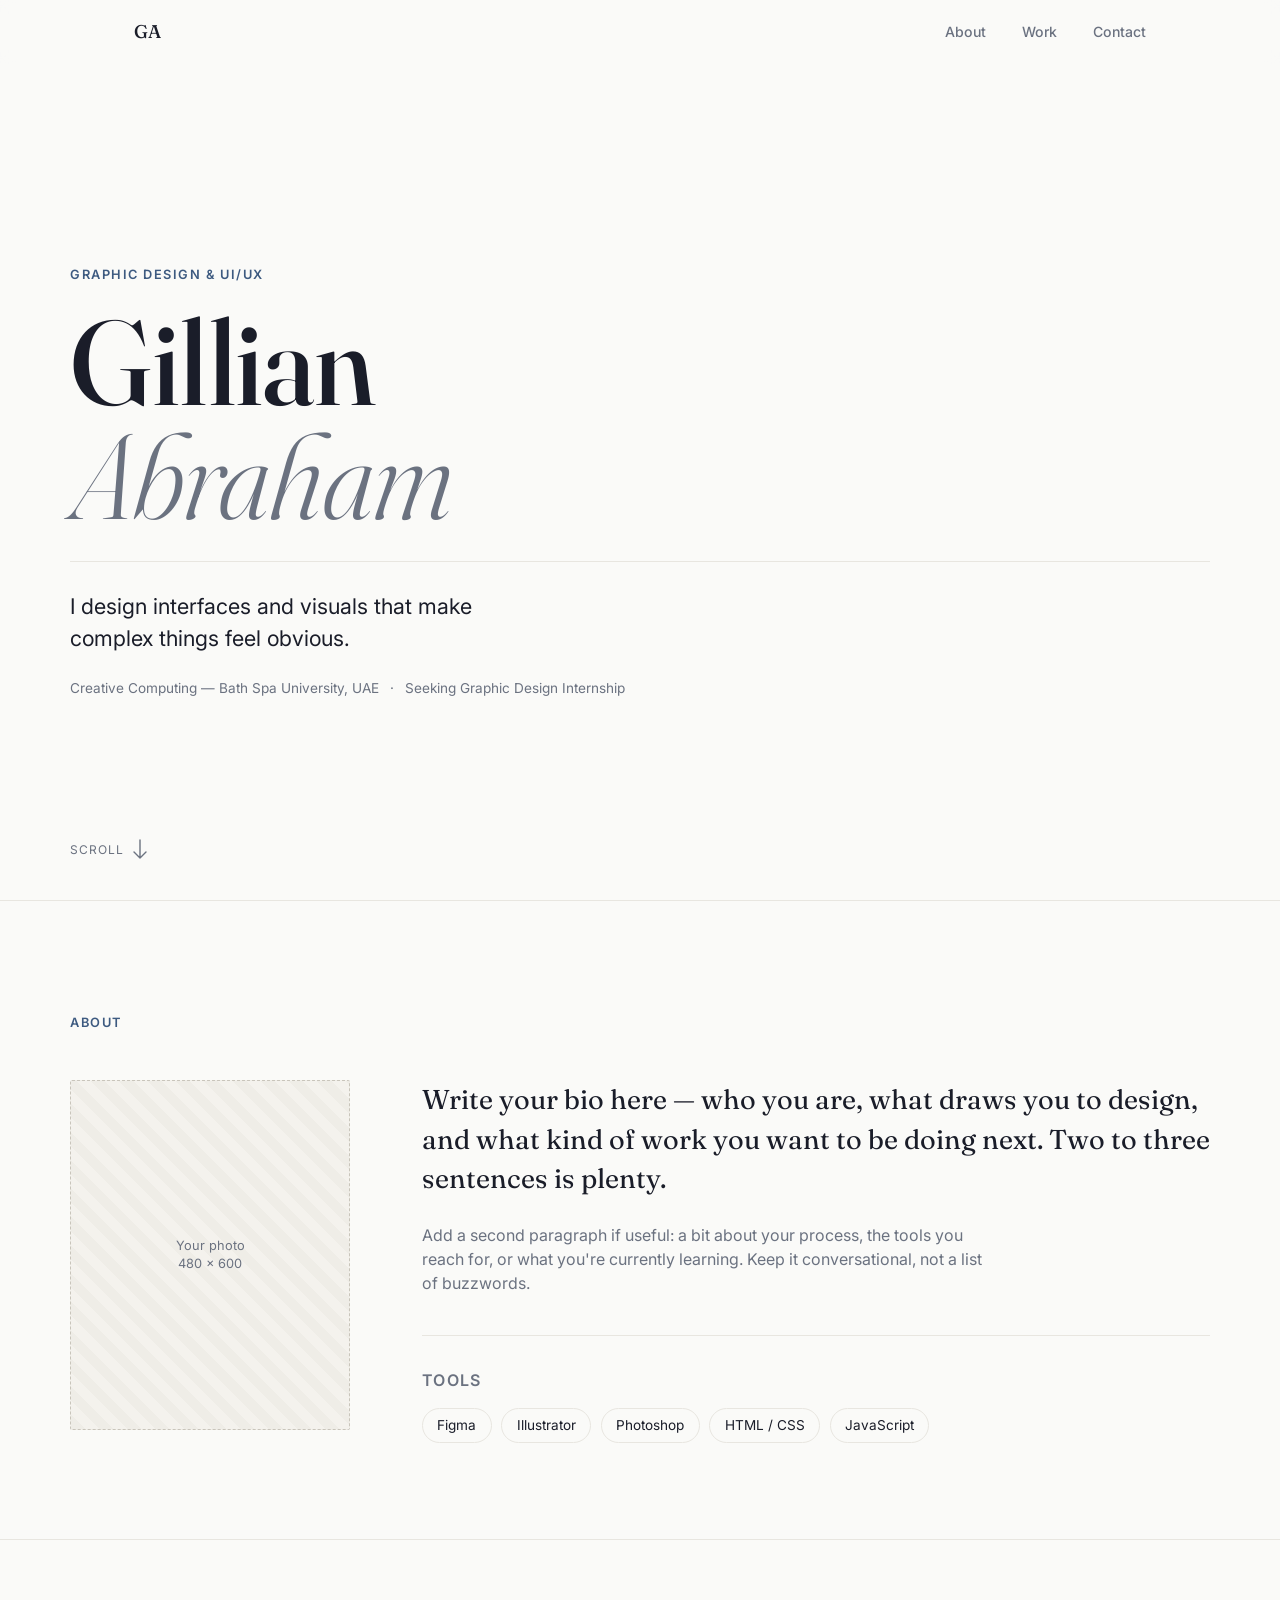
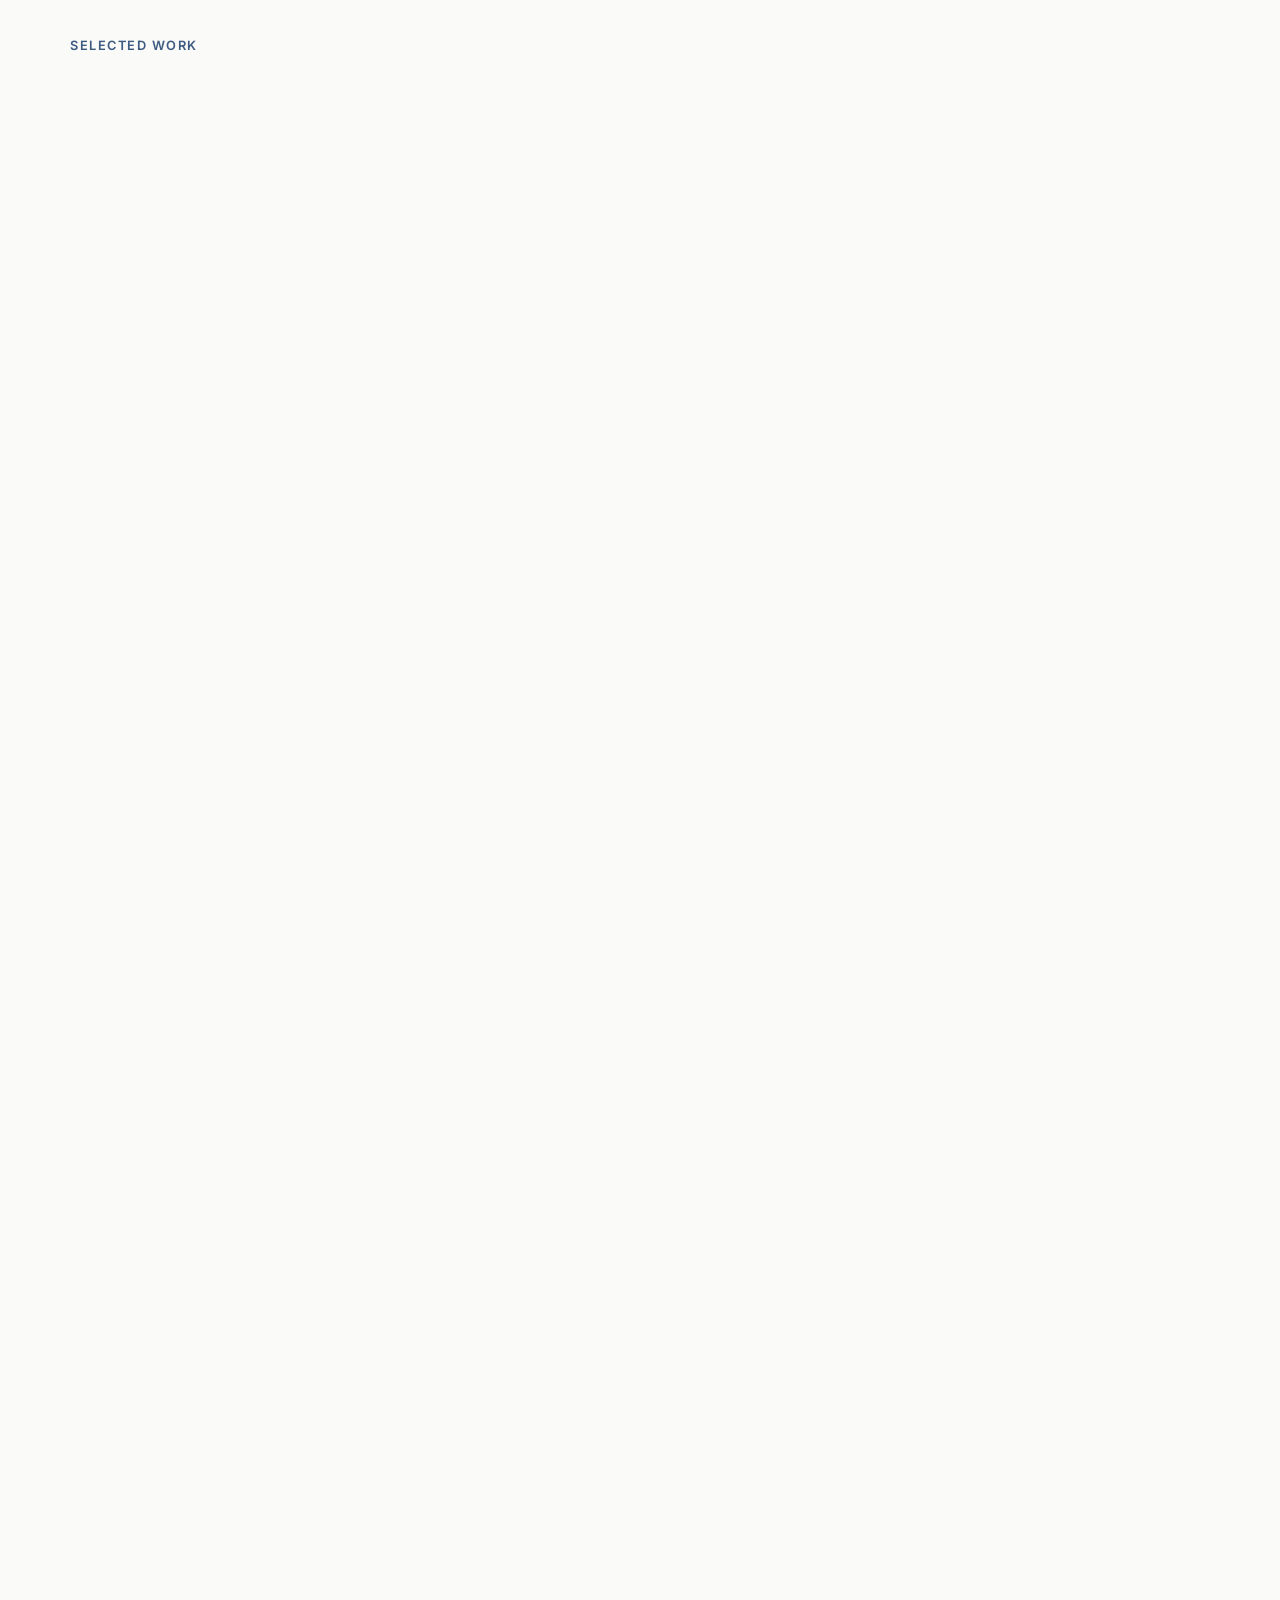
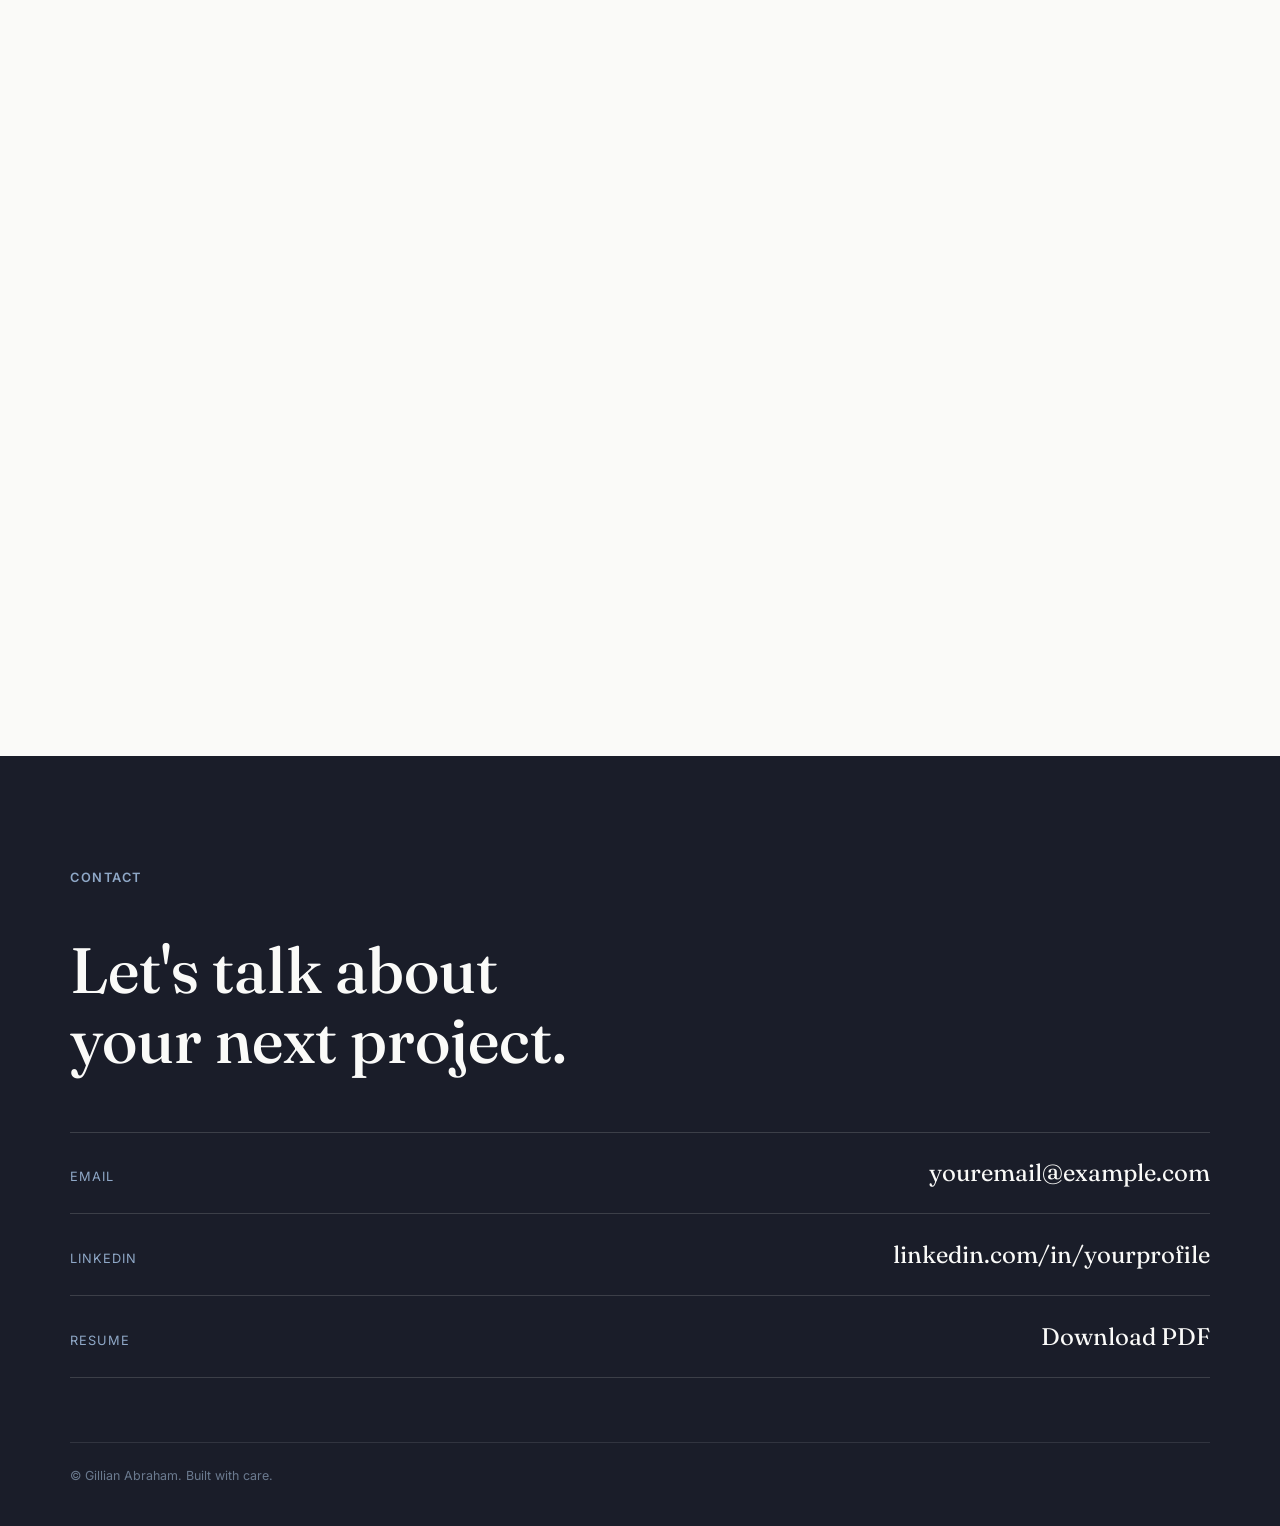
==== index.html @ 3e5f912d "drafted another port" ====
<!DOCTYPE html>
<html lang="en">
<head>
<meta charset="UTF-8">
<meta name="viewport" content="width=device-width, initial-scale=1.0">
<title>Gillian — Graphic Design &amp; UI/UX Portfolio</title>
<meta name="description" content="Portfolio of Gillian, Creative Computing student specializing in graphic design and UI/UX prototyping.">

<link rel="preconnect" href="https://fonts.googleapis.com">
<link rel="preconnect" href="https://fonts.gstatic.com" crossorigin>
<link href="https://fonts.googleapis.com/css2?family=Fraunces:opsz,wght@9..144,300;9..144,400;9..144,500;9..144,600&family=Inter:wght@400;500;600&display=swap" rel="stylesheet">

<link rel="stylesheet" href="styles.css">
</head>
<body>

<!-- ====================== NAV ====================== -->
<header class="nav" id="nav">
  <div class="nav-inner">
    <a href="#top" class="nav-mark">GA</a>
    <nav class="nav-links">
      <a href="#about">About</a>
      <a href="#work">Work</a>
      <a href="#contact">Contact</a>
    </nav>
    <button class="nav-toggle" id="navToggle" aria-label="Toggle menu" aria-expanded="false">
      <span></span><span></span><span></span>
    </button>
  </div>
</header>

<!-- ====================== HERO ====================== -->
<section class="hero" id="top">
  <div class="hero-inner">
    <p class="eyebrow">Graphic Design &amp; UI/UX</p>
    <h1 class="hero-name">
      Gillian<br><span class="hero-name-sub">Abraham</span>
    </h1>
    <div class="hero-rule" id="heroRule" aria-hidden="true"></div>
    <p class="hero-tagline">
      <!-- EDIT: write your own 1-line role statement here -->
      I design interfaces and visuals that make complex things feel obvious.
    </p>
    <div class="hero-meta">
      <span>Creative Computing — Bath Spa University, UAE</span>
      <span class="hero-meta-dot">·</span>
      <span>Seeking Graphic Design Internship</span>
    </div>
  </div>
  <button class="scroll-cue" id="scrollCue" aria-label="Scroll to about section">
    <span>Scroll</span>
    <svg width="14" height="20" viewBox="0 0 14 20" fill="none"><path d="M7 1V19M7 19L1 13M7 19L13 13" stroke="currentColor" stroke-width="1.4" stroke-linecap="round" stroke-linejoin="round"/></svg>
  </button>
</section>

<!-- ====================== ABOUT ====================== -->
<section class="about" id="about">
  <div class="about-inner">
    <p class="section-label">About</p>
    <div class="about-grid">
      <div class="about-photo-wrap">
        <!-- EDIT: replace with your headshot. Recommended size ~480x600px (portrait) -->
        <div class="about-photo placeholder-block">
          <span>Your photo<br>480 × 600</span>
        </div>
      </div>
      <div class="about-copy">
        <!-- EDIT: replace this paragraph with your own bio -->
        <p class="about-lead">
          Write your bio here — who you are, what draws you to design, and what kind of
          work you want to be doing next. Two to three sentences is plenty.
        </p>
        <p>
          Add a second paragraph if useful: a bit about your process, the tools you reach for,
          or what you're currently learning. Keep it conversational, not a list of buzzwords.
        </p>

        <div class="about-skills">
          <p class="about-skills-label">Tools</p>
          <ul class="skills-list">
            <li>Figma</li>
            <li>Illustrator</li>
            <li>Photoshop</li>
            <li>HTML / CSS</li>
            <li>JavaScript</li>
            <!-- EDIT: add/remove tools to match your actual skill set -->
          </ul>
        </div>
      </div>
    </div>
  </div>
</section>

<!-- ====================== WORK / PROJECTS ====================== -->
<section class="work" id="work">
  <div class="work-inner">
    <p class="section-label">Selected Work</p>

    <!-- PROJECT 1 -->
    <article class="project" data-project="1">
      <div class="project-text">
        <h3 class="project-title">Project Title One</h3>
        <p class="project-role">Brand Identity — Figma, Illustrator</p>
        <p class="project-desc">
          One or two sentences on the brief and what you delivered. Focus on the
          problem you solved, not just a list of deliverables.
        </p>
        <a href="#" class="project-link">View case study →</a>
      </div>
      <div class="project-media">
        <!-- EDIT: replace with project-1.jpg, recommended 1200x900px -->
        <div class="placeholder-block project-image">
          <span>project-1.jpg<br>1200 × 900</span>
        </div>
      </div>
    </article>

    <!-- PROJECT 2 -->
    <article class="project project-reverse" data-project="2">
      <div class="project-text">
        <h3 class="project-title">Project Title Two</h3>
        <p class="project-role">UI/UX Prototype — Figma</p>
        <p class="project-desc">
          One or two sentences on the brief and what you delivered. Mention the
          tools and your specific role if it was a group project.
        </p>
        <a href="#" class="project-link">View case study →</a>
      </div>
      <div class="project-media">
        <!-- EDIT: replace with project-2.jpg, recommended 1200x900px -->
        <div class="placeholder-block project-image">
          <span>project-2.jpg<br>1200 × 900</span>
        </div>
      </div>
    </article>

    <!-- PROJECT 3 -->
    <article class="project" data-project="3">
      <div class="project-text">
        <h3 class="project-title">Project Title Three</h3>
        <p class="project-role">Editorial / Print — Illustrator, InDesign</p>
        <p class="project-desc">
          One or two sentences on the brief and what you delivered. Keep it
          specific: what was the constraint, what was the result.
        </p>
        <a href="#" class="project-link">View case study →</a>
      </div>
      <div class="project-media">
        <!-- EDIT: replace with project-3.jpg, recommended 1200x900px -->
        <div class="placeholder-block project-image">
          <span>project-3.jpg<br>1200 × 900</span>
        </div>
      </div>
    </article>

    <!-- PROJECT 4 -->
    <article class="project project-reverse" data-project="4">
      <div class="project-text">
        <h3 class="project-title">Project Title Four</h3>
        <p class="project-role">Front-End Build — HTML, CSS, JS</p>
        <p class="project-desc">
          One or two sentences on the brief and what you delivered. If it's a
          live site, link it directly.
        </p>
        <a href="#" class="project-link">View case study →</a>
      </div>
      <div class="project-media">
        <!-- EDIT: replace with project-4.jpg, recommended 1200x900px -->
        <div class="placeholder-block project-image">
          <span>project-4.jpg<br>1200 × 900</span>
        </div>
      </div>
    </article>

    <!-- Add project 5 / 6 by duplicating an .project article block above -->

  </div>
</section>

<!-- ====================== CONTACT ====================== -->
<section class="contact" id="contact">
  <div class="contact-inner">
    <p class="section-label section-label-light">Contact</p>
    <h2 class="contact-headline">Let's talk about<br>your next project.</h2>
    <div class="contact-links">
      <!-- EDIT: update href values with your real details -->
      <a href="mailto:youremail@example.com" class="contact-link">
        <span>Email</span>
        <strong>youremail@example.com</strong>
      </a>
      <a href="https://linkedin.com/in/yourprofile" class="contact-link" target="_blank" rel="noopener">
        <span>LinkedIn</span>
        <strong>linkedin.com/in/yourprofile</strong>
      </a>
      <a href="#" class="contact-link">
        <span>Resume</span>
        <strong>Download PDF</strong>
      </a>
    </div>
  </div>
  <footer class="footer">
    <p>&copy; <span id="year"></span> Gillian Abraham. Built with care.</p>
  </footer>
</section>

<script src="script.js"></script>
</body>
</html>
---- styles.css ----
/* ===========================================================
   DESIGN TOKENS
   =========================================================== */
:root {
  --color-bg:        #FAFAF8;
  --color-ink:       #1A1D29;
  --color-accent:    #3D5A80;
  --color-accent-soft: #E3E8EF;
  --color-line:      #E8E6E0;
  --color-muted:     #6B7280;
  --color-contact-bg: #1A1D29;
  --color-contact-fg: #FAFAF8;

  --font-display: "Fraunces", serif;
  --font-body: "Inter", system-ui, -apple-system, sans-serif;

  --container: 1140px;
  --gutter: clamp(1.5rem, 5vw, 4rem);

  --ease: cubic-bezier(0.22, 1, 0.36, 1);
}

/* ===========================================================
   RESET
   =========================================================== */
*, *::before, *::after { box-sizing: border-box; }
html { scroll-behavior: smooth; }
body {
  margin: 0;
  background: var(--color-bg);
  color: var(--color-ink);
  font-family: var(--font-body);
  font-size: 16px;
  line-height: 1.5;
  -webkit-font-smoothing: antialiased;
}
img { max-width: 100%; display: block; }
a { color: inherit; text-decoration: none; }
ul { margin: 0; padding: 0; list-style: none; }
h1, h2, h3, p { margin: 0; }

@media (prefers-reduced-motion: reduce) {
  *, *::before, *::after {
    animation-duration: 0.01ms !important;
    animation-iteration-count: 1 !important;
    transition-duration: 0.01ms !important;
    scroll-behavior: auto !important;
  }
}

:focus-visible {
  outline: 2px solid var(--color-accent);
  outline-offset: 3px;
  border-radius: 2px;
}

/* ===========================================================
   PLACEHOLDER BLOCKS (remove styling once real images are added —
   just delete the .placeholder-block rule and put an <img> in its place)
   =========================================================== */
.placeholder-block {
  display: flex;
  align-items: center;
  justify-content: center;
  background:
    repeating-linear-gradient(45deg, #EFEDE7 0 10px, #F4F2ED 10px 20px);
  border: 1px dashed #C9C5BB;
  color: var(--color-muted);
  font-family: var(--font-body);
  font-size: 0.8rem;
  text-align: center;
  line-height: 1.4;
  border-radius: 2px;
}

/* ===========================================================
   NAV
   =========================================================== */
.nav {
  position: fixed;
  top: 0; left: 0; right: 0;
  z-index: 100;
  background: rgba(250, 250, 248, 0.85);
  backdrop-filter: blur(8px);
  border-bottom: 1px solid transparent;
  transition: border-color 0.3s var(--ease);
}
.nav.scrolled { border-bottom-color: var(--color-line); }

.nav-inner {
  max-width: var(--container);
  margin: 0 auto;
  padding: 1.1rem var(--gutter);
  display: flex;
  align-items: center;
  justify-content: space-between;
}
.nav-mark {
  font-family: var(--font-display);
  font-weight: 500;
  font-size: 1.15rem;
  letter-spacing: 0.02em;
}
.nav-links {
  display: flex;
  gap: 2.25rem;
}
.nav-links a {
  font-size: 0.88rem;
  font-weight: 500;
  color: var(--color-muted);
  position: relative;
  transition: color 0.2s var(--ease);
}
.nav-links a::after {
  content: "";
  position: absolute;
  left: 0; bottom: -6px;
  width: 0%; height: 1px;
  background: var(--color-accent);
  transition: width 0.25s var(--ease);
}
.nav-links a:hover { color: var(--color-ink); }
.nav-links a:hover::after { width: 100%; }

.nav-toggle {
  display: none;
  flex-direction: column;
  gap: 5px;
  background: none;
  border: none;
  cursor: pointer;
  padding: 8px;
}
.nav-toggle span {
  width: 22px; height: 1.5px;
  background: var(--color-ink);
  transition: transform 0.25s var(--ease), opacity 0.25s var(--ease);
}

/* ===========================================================
   HERO
   =========================================================== */
.hero {
  min-height: 100vh;
  display: flex;
  flex-direction: column;
  justify-content: center;
  align-items: flex-start;
  padding: 0 var(--gutter);
  position: relative;
}
.hero-inner {
  max-width: var(--container);
  width: 100%;
  margin: 0 auto;
  padding-top: 4rem;
}
.eyebrow {
  font-size: 0.8rem;
  font-weight: 600;
  letter-spacing: 0.12em;
  text-transform: uppercase;
  color: var(--color-accent);
  margin-bottom: 1.25rem;
  opacity: 0;
  animation: rise 0.7s var(--ease) 0.1s forwards;
}
.hero-name {
  font-family: var(--font-display);
  font-weight: 500;
  font-size: clamp(3.2rem, 11vw, 7.5rem);
  line-height: 0.95;
  letter-spacing: -0.01em;
  opacity: 0;
  animation: rise 0.8s var(--ease) 0.25s forwards;
}
.hero-name-sub {
  color: var(--color-muted);
  font-weight: 300;
  font-style: italic;
}
.hero-rule {
  height: 1px;
  background: var(--color-line);
  margin: 1.75rem 0 1.75rem;
  width: 0%;
  animation: drawline 1s var(--ease) 0.9s forwards;
}
.hero-tagline {
  font-size: clamp(1.05rem, 2vw, 1.35rem);
  max-width: 32ch;
  color: var(--color-ink);
  opacity: 0;
  animation: rise 0.7s var(--ease) 0.6s forwards;
}
.hero-meta {
  margin-top: 1.5rem;
  font-size: 0.85rem;
  color: var(--color-muted);
  opacity: 0;
  animation: rise 0.7s var(--ease) 0.8s forwards;
}
.hero-meta-dot { margin: 0 0.5em; }

@keyframes rise {
  from { opacity: 0; transform: translateY(14px); }
  to   { opacity: 1; transform: translateY(0); }
}
@keyframes drawline {
  from { width: 0%; }
  to   { width: 100%; }
}

.scroll-cue {
  position: absolute;
  bottom: 2.5rem;
  left: var(--gutter);
  display: flex;
  align-items: center;
  gap: 0.6rem;
  background: none;
  border: none;
  cursor: pointer;
  color: var(--color-muted);
  font-family: var(--font-body);
  font-size: 0.75rem;
  letter-spacing: 0.08em;
  text-transform: uppercase;
  opacity: 0;
  animation: rise 0.7s var(--ease) 1.1s forwards;
}
.scroll-cue svg { animation: bob 2s ease-in-out infinite; }
@keyframes bob {
  0%, 100% { transform: translateY(0); }
  50% { transform: translateY(4px); }
}

/* ===========================================================
   SECTION SHARED
   =========================================================== */
.section-label {
  font-size: 0.8rem;
  font-weight: 600;
  letter-spacing: 0.12em;
  text-transform: uppercase;
  color: var(--color-accent);
  margin-bottom: 3rem;
}
.section-label-light { color: #8FA8C7; }

/* ===========================================================
   ABOUT
   =========================================================== */
.about {
  padding: 7rem var(--gutter) 6rem;
  border-top: 1px solid var(--color-line);
}
.about-inner { max-width: var(--container); margin: 0 auto; }
.about-grid {
  display: grid;
  grid-template-columns: 280px 1fr;
  gap: 4.5rem;
  align-items: start;
}
.about-photo {
  aspect-ratio: 4 / 5;
  width: 100%;
}
.about-lead {
  font-family: var(--font-display);
  font-size: clamp(1.3rem, 2.4vw, 1.7rem);
  line-height: 1.45;
  font-weight: 400;
  margin-bottom: 1.5rem;
}
.about-copy p:not(.about-lead) {
  color: var(--color-muted);
  font-size: 1rem;
  max-width: 56ch;
  margin-bottom: 1rem;
}
.about-skills {
  margin-top: 2.5rem;
  padding-top: 2rem;
  border-top: 1px solid var(--color-line);
}
.about-skills-label {
  font-size: 0.78rem;
  font-weight: 600;
  letter-spacing: 0.08em;
  text-transform: uppercase;
  color: var(--color-muted);
  margin-bottom: 0.9rem;
}
.skills-list {
  display: flex;
  flex-wrap: wrap;
  gap: 0.6rem;
}
.skills-list li {
  font-size: 0.85rem;
  padding: 0.4rem 0.9rem;
  border: 1px solid var(--color-line);
  border-radius: 100px;
  color: var(--color-ink);
}

/* ===========================================================
   WORK
   =========================================================== */
.work {
  padding: 6rem var(--gutter) 7rem;
  border-top: 1px solid var(--color-line);
}
.work-inner { max-width: var(--container); margin: 0 auto; }

.project {
  display: grid;
  grid-template-columns: 1fr 1.2fr;
  gap: 3.5rem;
  align-items: center;
  padding: 3.25rem 0;
  border-top: 1px solid var(--color-line);
  opacity: 0;
  transform: translateY(24px);
  transition: opacity 0.6s var(--ease), transform 0.6s var(--ease);
}
.project.in-view { opacity: 1; transform: translateY(0); }
.work-inner .project:first-of-type { border-top: none; padding-top: 0; }

.project-reverse { direction: rtl; }
.project-reverse .project-text,
.project-reverse .project-media { direction: ltr; }

.project-title {
  font-family: var(--font-display);
  font-size: clamp(1.6rem, 3vw, 2.3rem);
  font-weight: 500;
  margin-bottom: 0.6rem;
}
.project-role {
  font-size: 0.78rem;
  font-weight: 600;
  letter-spacing: 0.06em;
  text-transform: uppercase;
  color: var(--color-accent);
  margin-bottom: 1rem;
}
.project-desc {
  color: var(--color-muted);
  font-size: 0.98rem;
  max-width: 38ch;
  margin-bottom: 1.4rem;
}
.project-link {
  font-size: 0.88rem;
  font-weight: 600;
  border-bottom: 1px solid var(--color-ink);
  padding-bottom: 2px;
  display: inline-block;
  transition: color 0.2s var(--ease), border-color 0.2s var(--ease);
}
.project-link:hover {
  color: var(--color-accent);
  border-color: var(--color-accent);
}

.project-media {
  overflow: hidden;
  border-radius: 3px;
}
.project-image {
  aspect-ratio: 4 / 3;
  width: 100%;
  transition: transform 0.6s var(--ease);
}
.project:hover .project-image { transform: scale(1.025); }

/* ===========================================================
   CONTACT
   =========================================================== */
.contact {
  background: var(--color-contact-bg);
  color: var(--color-contact-fg);
  padding: 7rem var(--gutter) 2.5rem;
}
.contact-inner { max-width: var(--container); margin: 0 auto; }
.contact-headline {
  font-family: var(--font-display);
  font-weight: 500;
  font-size: clamp(2.2rem, 6vw, 4rem);
  line-height: 1.1;
  margin-bottom: 3.5rem;
}
.contact-links {
  display: flex;
  flex-direction: column;
  border-top: 1px solid rgba(250,250,248,0.15);
}
.contact-link {
  display: flex;
  justify-content: space-between;
  align-items: baseline;
  padding: 1.4rem 0;
  border-bottom: 1px solid rgba(250,250,248,0.15);
  transition: padding-left 0.25s var(--ease), color 0.25s var(--ease);
}
.contact-link span {
  font-size: 0.8rem;
  text-transform: uppercase;
  letter-spacing: 0.08em;
  color: #8FA8C7;
}
.contact-link strong {
  font-family: var(--font-display);
  font-weight: 400;
  font-size: clamp(1.1rem, 2.5vw, 1.5rem);
}
.contact-link:hover {
  padding-left: 0.75rem;
  color: #8FA8C7;
}
.footer {
  max-width: var(--container);
  margin: 4rem auto 0;
  padding-top: 1.5rem;
  border-top: 1px solid rgba(250,250,248,0.1);
}
.footer p {
  font-size: 0.78rem;
  color: #6B7A8F;
}

/* ===========================================================
   RESPONSIVE
   =========================================================== */
@media (max-width: 860px) {
  .about-grid { grid-template-columns: 1fr; gap: 2rem; }
  .about-photo-wrap { max-width: 240px; }
  .project, .project-reverse {
    grid-template-columns: 1fr;
    direction: ltr;
  }
  .project-media { order: -1; }
}

@media (max-width: 640px) {
  .nav-links { display: none; }
  .nav-toggle { display: flex; }
  .nav.menu-open .nav-links {
    display: flex;
    flex-direction: column;
    position: absolute;
    top: 100%; left: 0; right: 0;
    background: var(--color-bg);
    padding: 1.5rem var(--gutter) 2rem;
    border-bottom: 1px solid var(--color-line);
    gap: 1.25rem;
  }
  .hero-meta { display: flex; flex-direction: column; gap: 0.3rem; align-items: flex-start; }
  .hero-meta-dot { display: none; }
  .scroll-cue { display: none; }
}
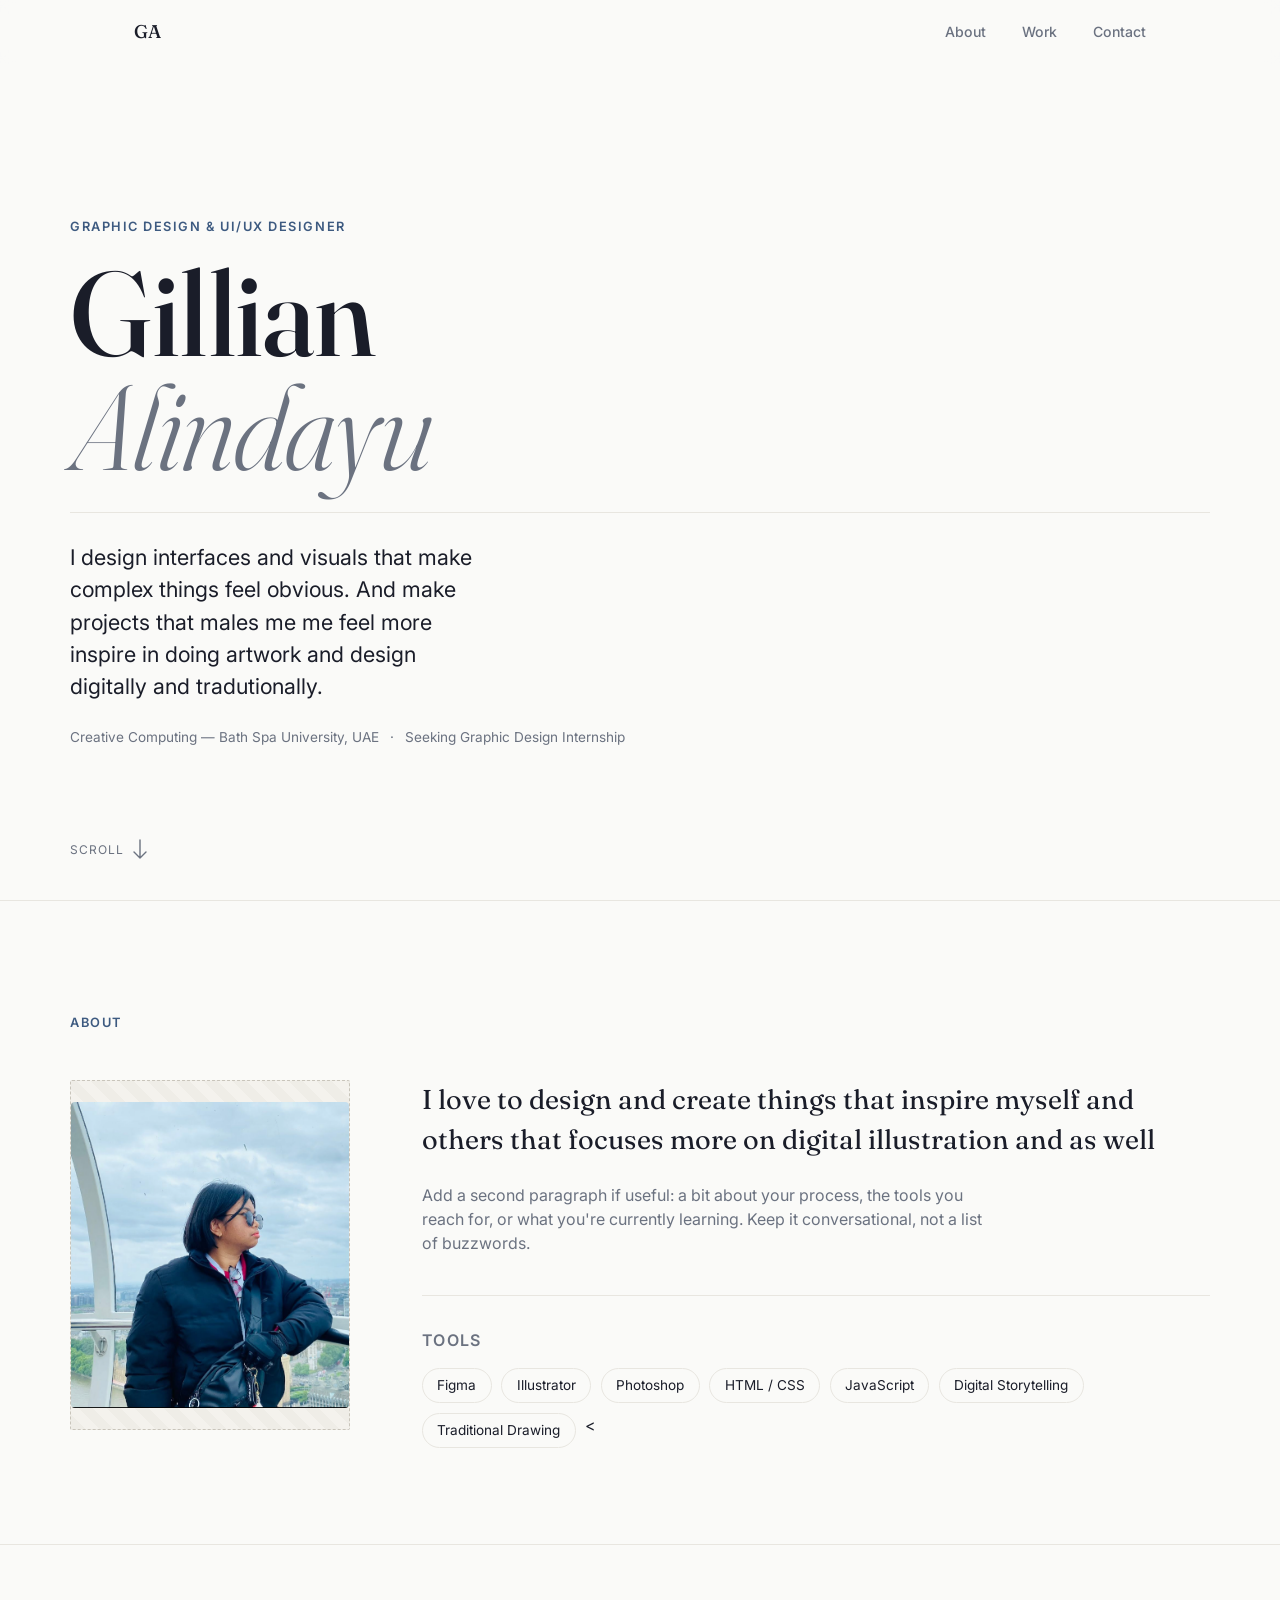
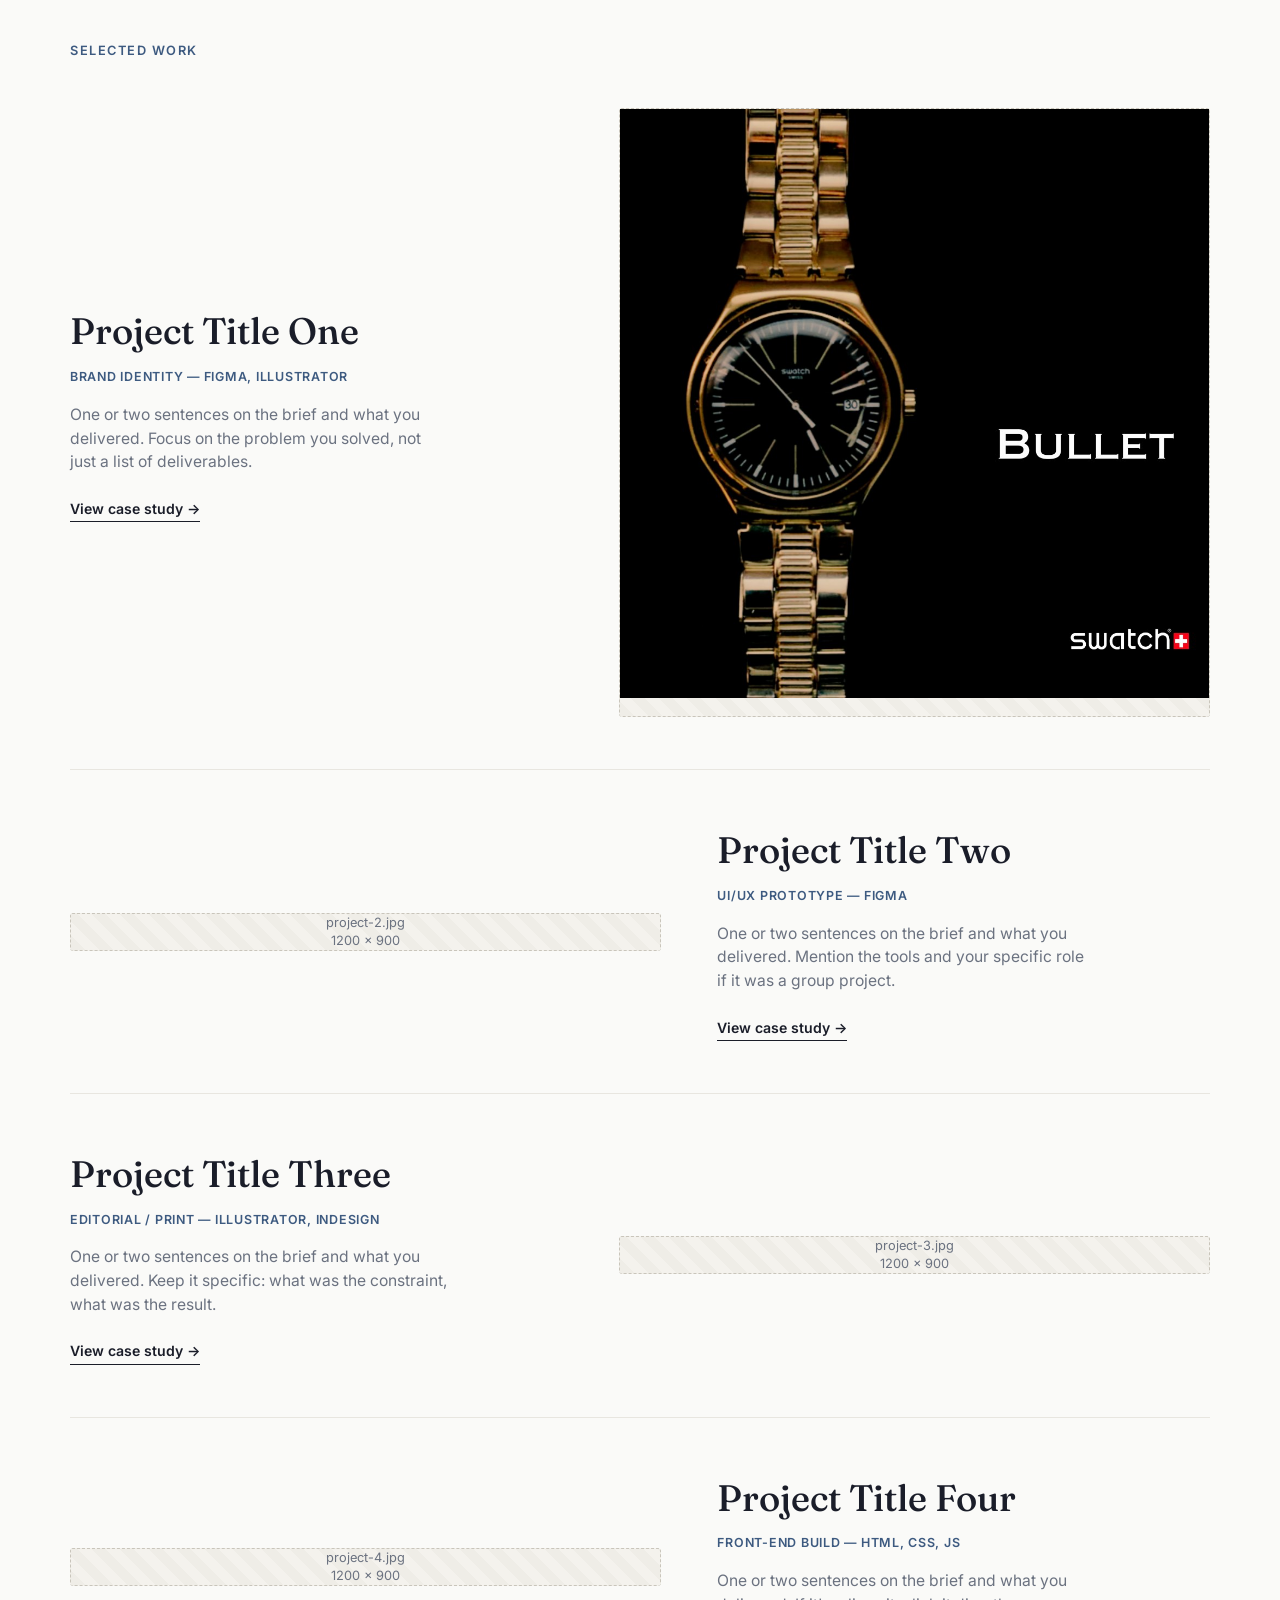
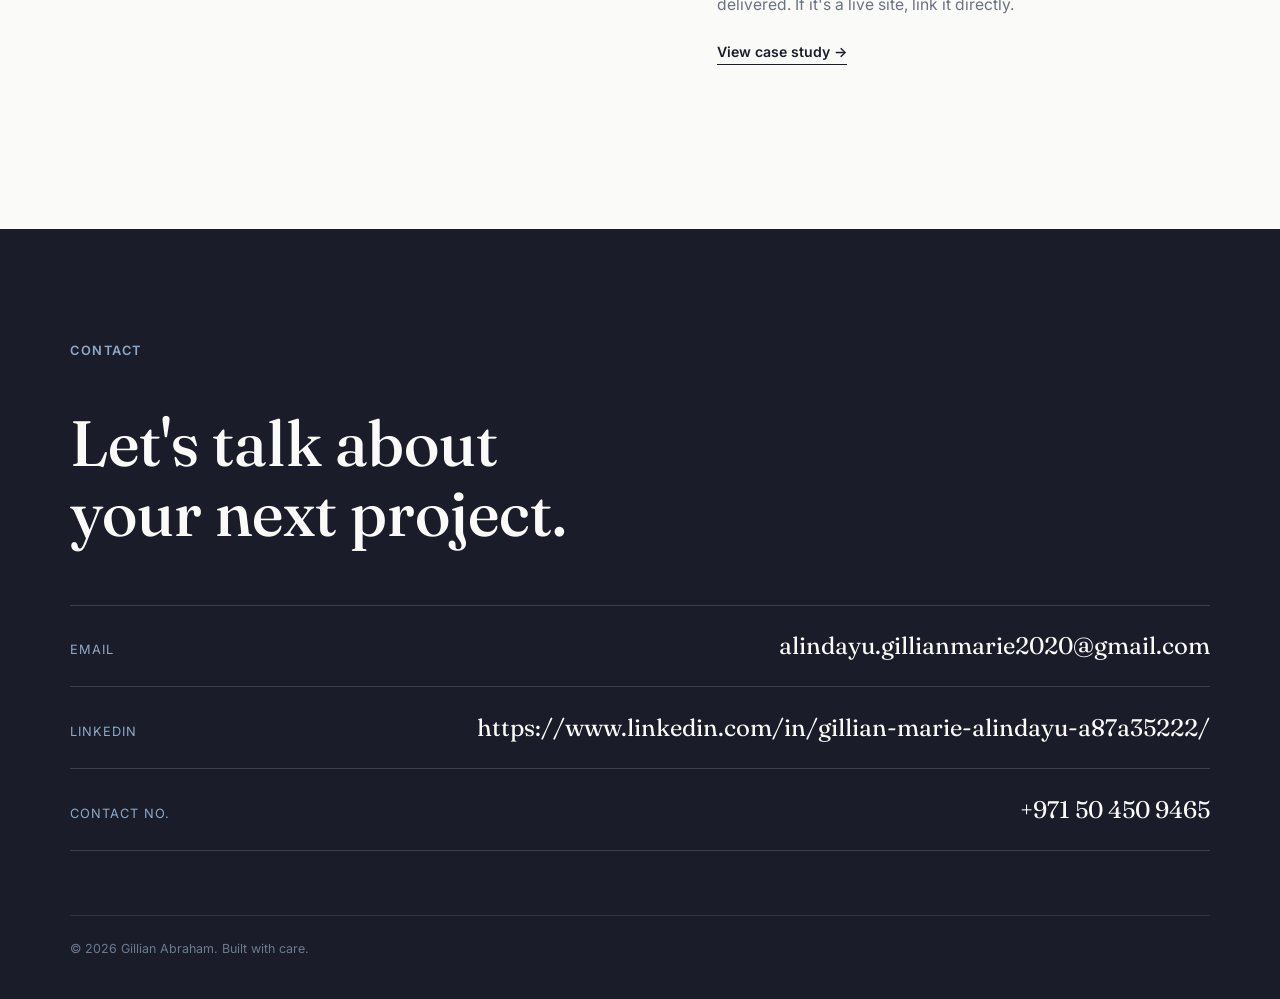
==== commit b7b70bbb: "added elements ready to hire sooner" ====
--- a/index.html
+++ b/index.html
@@ -32,14 +32,15 @@
 <!-- ====================== HERO ====================== -->
 <section class="hero" id="top">
   <div class="hero-inner">
-    <p class="eyebrow">Graphic Design &amp; UI/UX</p>
+    <p class="eyebrow">Graphic Design &amp; UI/UX Designer</p>
     <h1 class="hero-name">
-      Gillian<br><span class="hero-name-sub">Abraham</span>
+      Gillian<br><span class="hero-name-sub">Alindayu</span>
     </h1>
     <div class="hero-rule" id="heroRule" aria-hidden="true"></div>
     <p class="hero-tagline">
       <!-- EDIT: write your own 1-line role statement here -->
-      I design interfaces and visuals that make complex things feel obvious.
+      I design interfaces and visuals that make complex things feel obvious. And make projects that males 
+      me me feel more inspire in doing artwork and design digitally and tradutionally. 
     </p>
     <div class="hero-meta">
       <span>Creative Computing — Bath Spa University, UAE</span>
@@ -61,15 +62,15 @@
       <div class="about-photo-wrap">
         <!-- EDIT: replace with your headshot. Recommended size ~480x600px (portrait) -->
         <div class="about-photo placeholder-block">
-          <span>Your photo<br>480 × 600</span>
+          <span>
+            <img src="profilemain.png" alt="Headshot of Gillian" class="about-photo-img">
+          </span>
         </div>
       </div>
       <div class="about-copy">
         <!-- EDIT: replace this paragraph with your own bio -->
         <p class="about-lead">
-          Write your bio here — who you are, what draws you to design, and what kind of
-          work you want to be doing next. Two to three sentences is plenty.
-        </p>
+          I love to design and create things that inspire myself and others that focuses more on digital illustration and as well 
         <p>
           Add a second paragraph if useful: a bit about your process, the tools you reach for,
           or what you're currently learning. Keep it conversational, not a list of buzzwords.
@@ -83,6 +84,9 @@
             <li>Photoshop</li>
             <li>HTML / CSS</li>
             <li>JavaScript</li>
+            <li>Digital Storytelling</li>
+            <li>Traditional Drawing</li>
+            <
             <!-- EDIT: add/remove tools to match your actual skill set -->
           </ul>
         </div>
@@ -110,7 +114,9 @@
       <div class="project-media">
         <!-- EDIT: replace with project-1.jpg, recommended 1200x900px -->
         <div class="placeholder-block project-image">
-          <span>project-1.jpg<br>1200 × 900</span>
+          <span>
+            <img src="swatchProject.png" alt="Preview of Project One" class="project-img">  
+            <br></span>
         </div>
       </div>
     </article>
@@ -184,17 +190,17 @@
     <h2 class="contact-headline">Let's talk about<br>your next project.</h2>
     <div class="contact-links">
       <!-- EDIT: update href values with your real details -->
-      <a href="mailto:youremail@example.com" class="contact-link">
+      <a href="https://mail.google.com/mail/?view=cm&fs=1&to=alindayu.gillianmarie2020@gmail.com" class="contact-link" target="_blank" rel="noopener">
         <span>Email</span>
-        <strong>youremail@example.com</strong>
+        <strong>alindayu.gillianmarie2020@gmail.com</strong>
       </a>
-      <a href="https://linkedin.com/in/yourprofile" class="contact-link" target="_blank" rel="noopener">
+      <a href="https://www.linkedin.com/in/gillian-marie-alindayu-a87a35222/" class="contact-link" target="_blank" rel="noopener">
         <span>LinkedIn</span>
-        <strong>linkedin.com/in/yourprofile</strong>
+        <strong>https://www.linkedin.com/in/gillian-marie-alindayu-a87a35222/</strong>
       </a>
       <a href="#" class="contact-link">
-        <span>Resume</span>
-        <strong>Download PDF</strong>
+        <span>Contact No.</span>
+        <strong>+971 50 450 9465</strong>
       </a>
     </div>
   </div>
--- a/styles.css
+++ b/styles.css
@@ -267,6 +267,15 @@
   aspect-ratio: 4 / 5;
   width: 100%;
 }
+
+.about-photo-img {
+  width: 100%;
+  height: 100%;
+  object-fit: contain;
+  display: block;
+  border-radius: 4px;
+}
+
 .about-lead {
   font-family: var(--font-display);
   font-size: clamp(1.3rem, 2.4vw, 1.7rem);
@@ -323,6 +332,15 @@
   padding: 3.25rem 0;
   border-top: 1px solid var(--color-line);
   opacity: 0;
+/* Constrain headshot display size for the About section */
+.about-photo-img {
+  width: 480px;
+  height: 600px;
+  object-fit: cover;
+  display: block;
+  border-radius: 4px;
+}
+
   transform: translateY(24px);
   transition: opacity 0.6s var(--ease), transform 0.6s var(--ease);
 }
@@ -371,9 +389,13 @@
   border-radius: 3px;
 }
 .project-image {
-  aspect-ratio: 4 / 3;
   width: 100%;
   transition: transform 0.6s var(--ease);
+}
+.project-img {
+  width: 100%;
+  height: auto;
+  display: block;
 }
 .project:hover .project-image { transform: scale(1.025); }
 
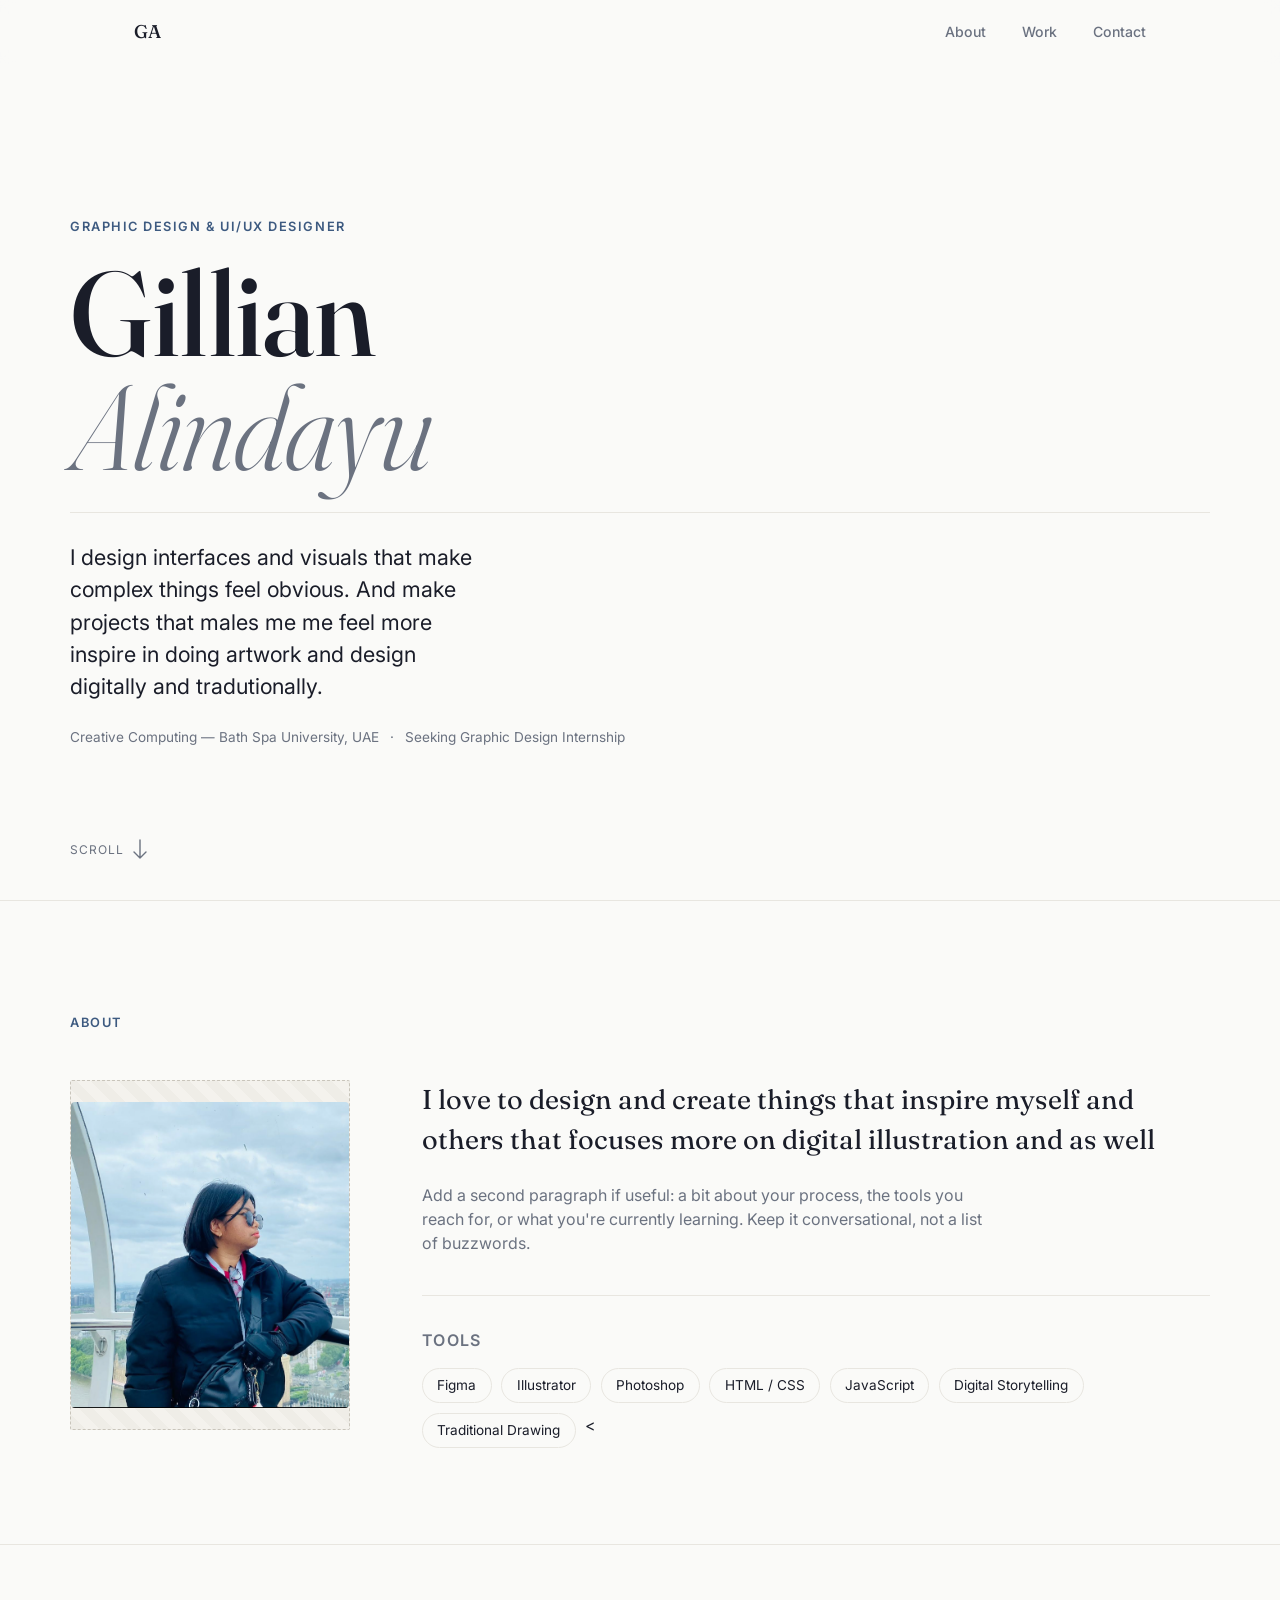
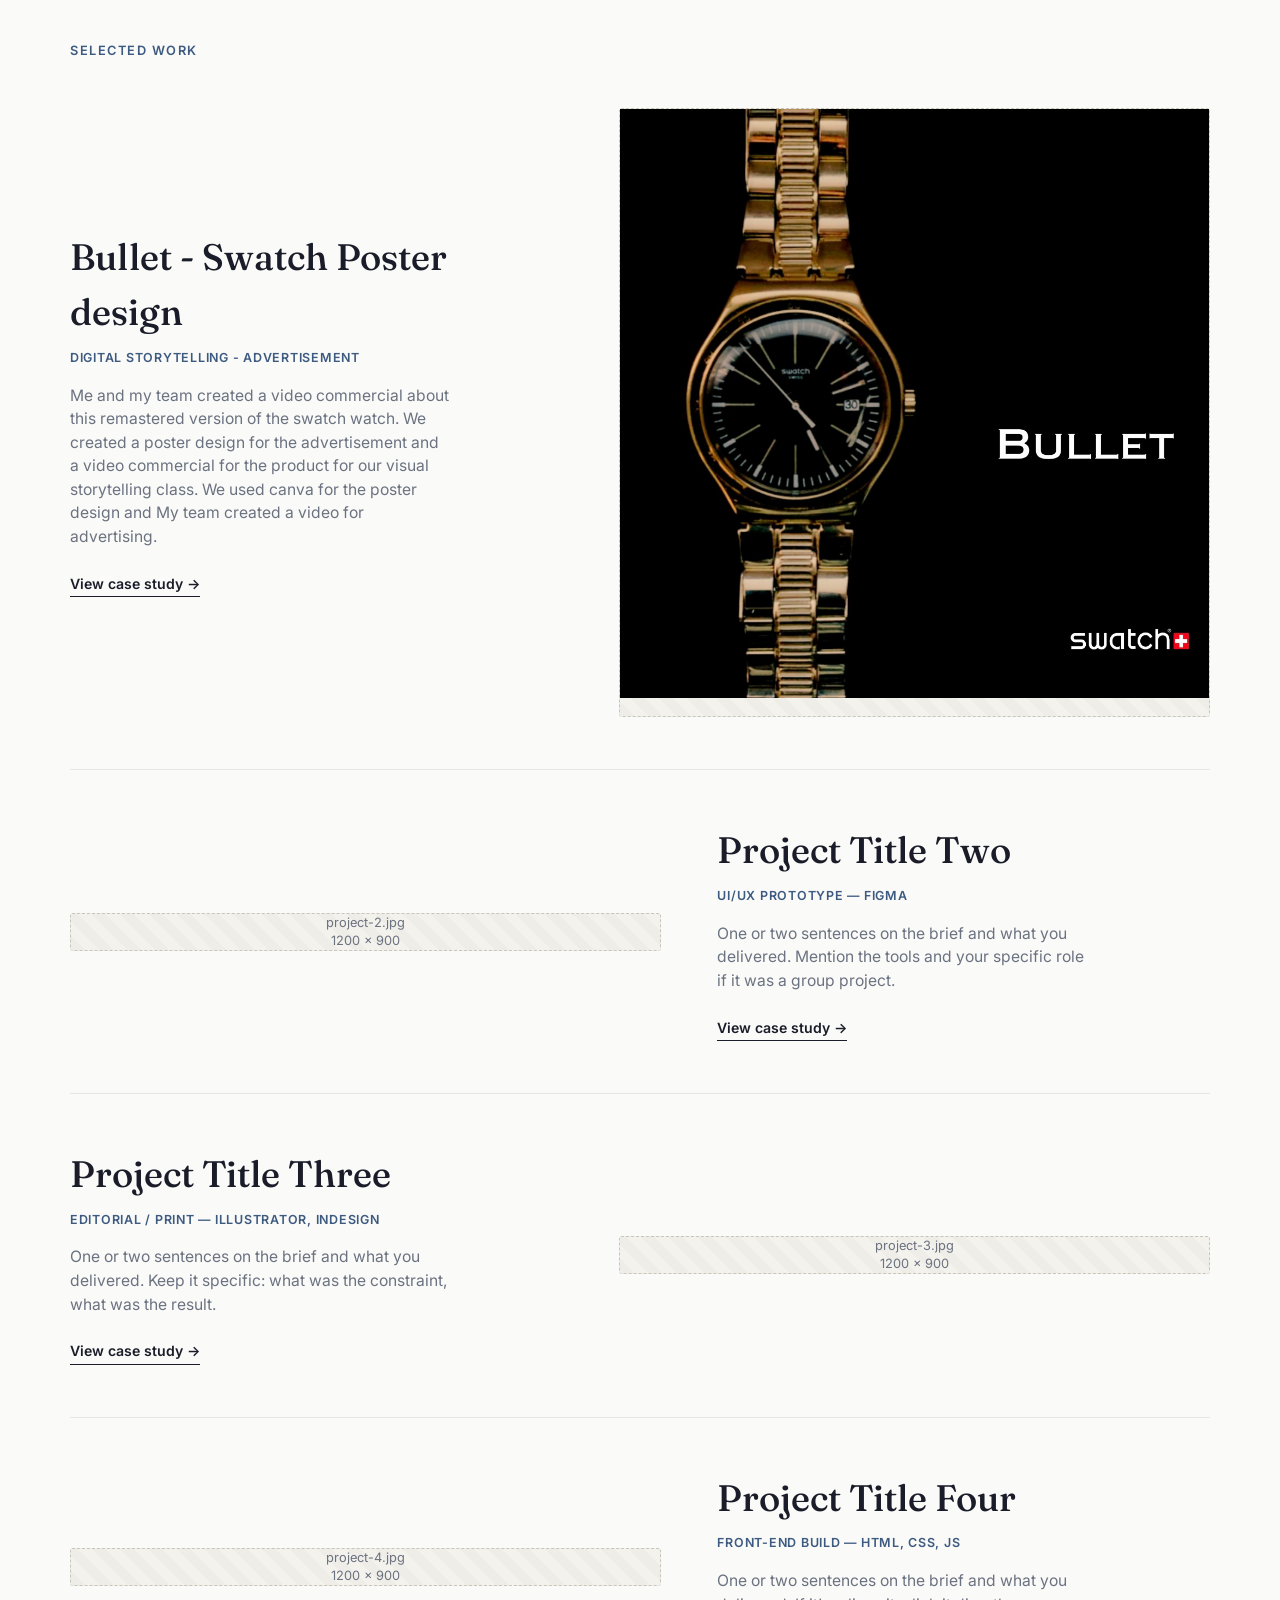
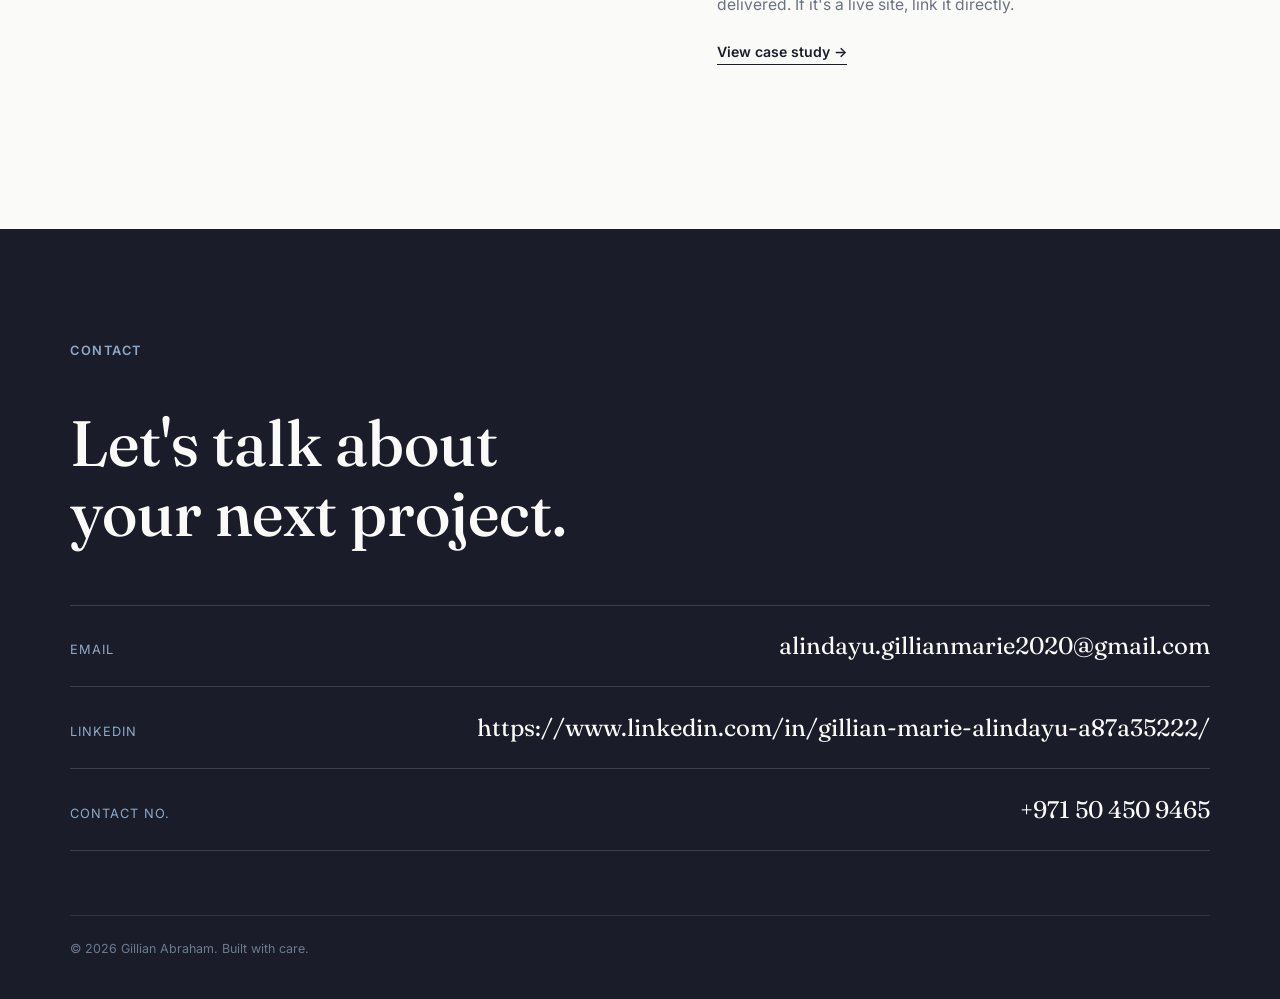
==== commit 01294558: "Update index.html" ====
--- a/index.html
+++ b/index.html
@@ -103,11 +103,11 @@
     <!-- PROJECT 1 -->
     <article class="project" data-project="1">
       <div class="project-text">
-        <h3 class="project-title">Project Title One</h3>
-        <p class="project-role">Brand Identity — Figma, Illustrator</p>
-        <p class="project-desc">
-          One or two sentences on the brief and what you delivered. Focus on the
-          problem you solved, not just a list of deliverables.
+        <h3 class="project-title">Bullet - Swatch Poster design</h3>
+        <p class="project-role">Digital Storytelling - advertisement</p>
+        <p class="project-desc">
+         Me and my team created a video commercial about this remastered version of the swatch watch. We created a poster design for the advertisement and a video commercial for the product for our 
+         visual storytelling class. We used canva for the poster design and My team created a video for advertising.
         </p>
         <a href="#" class="project-link">View case study →</a>
       </div>
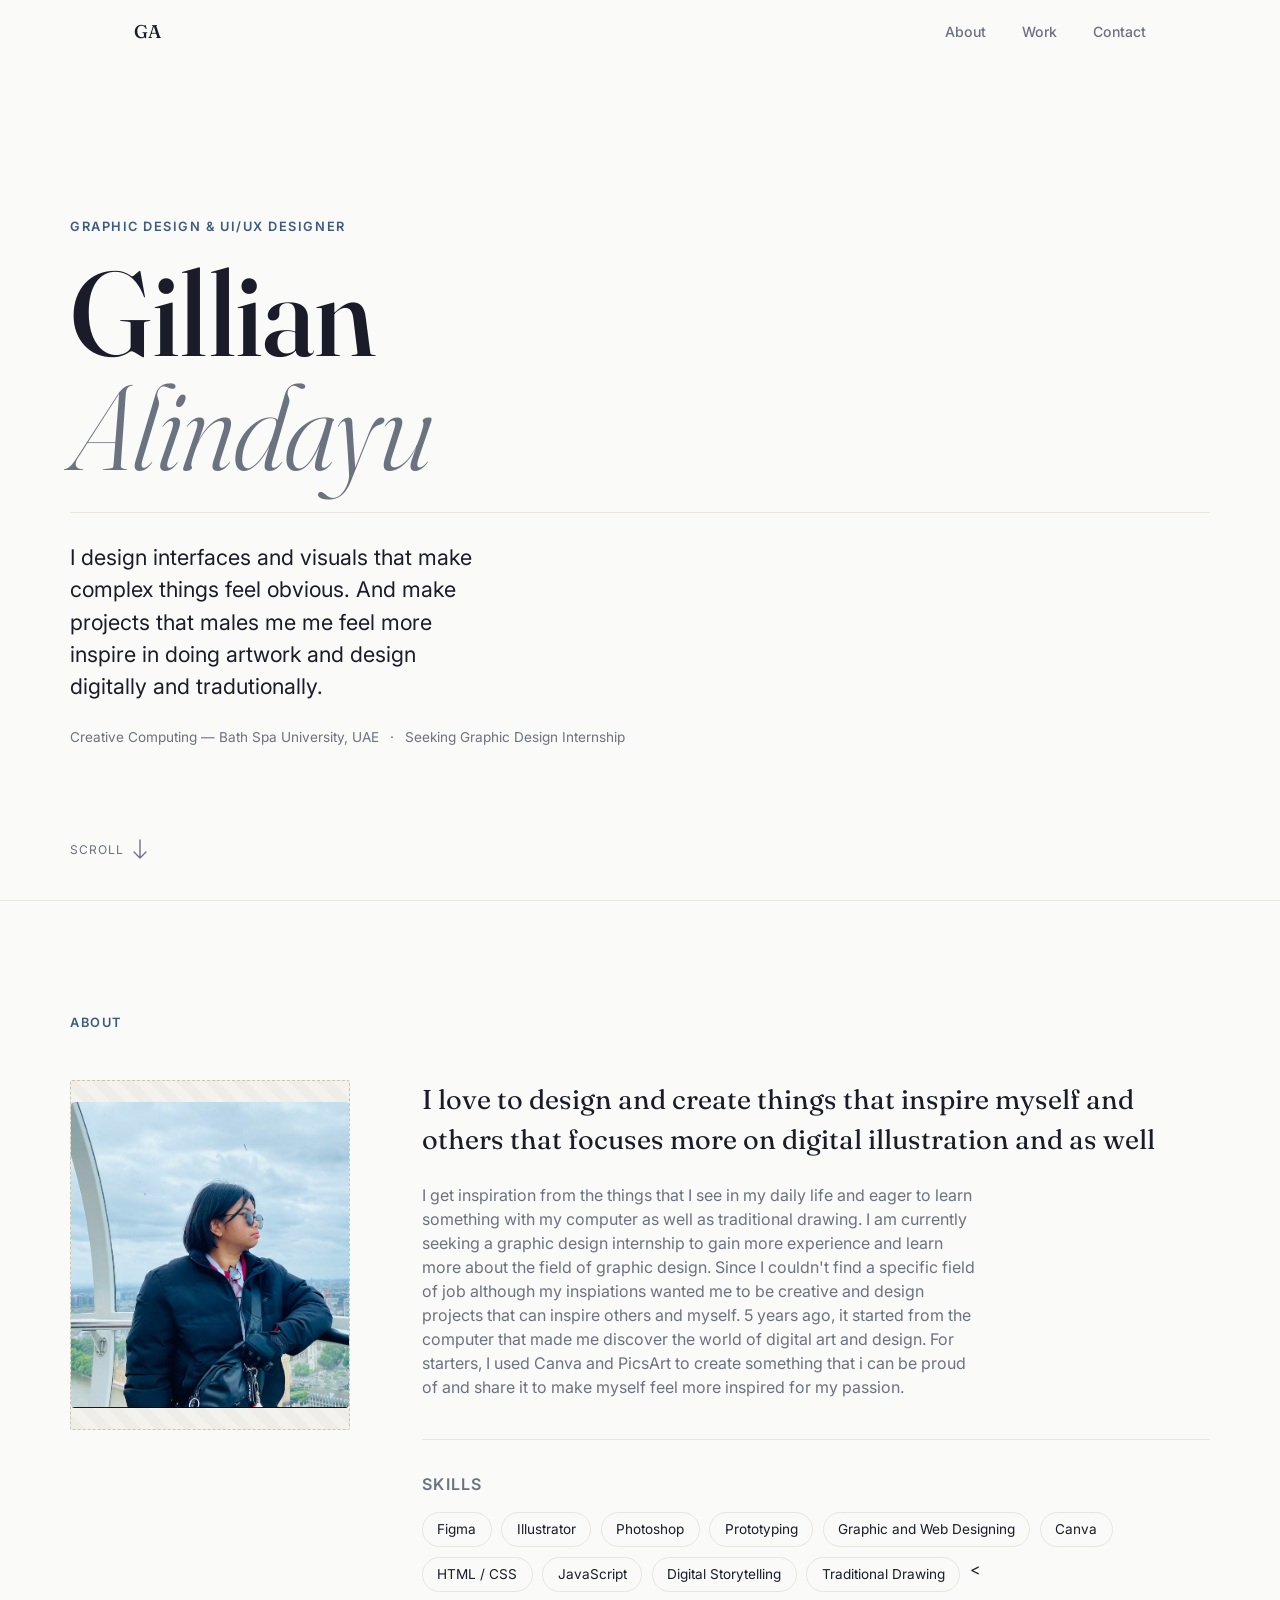
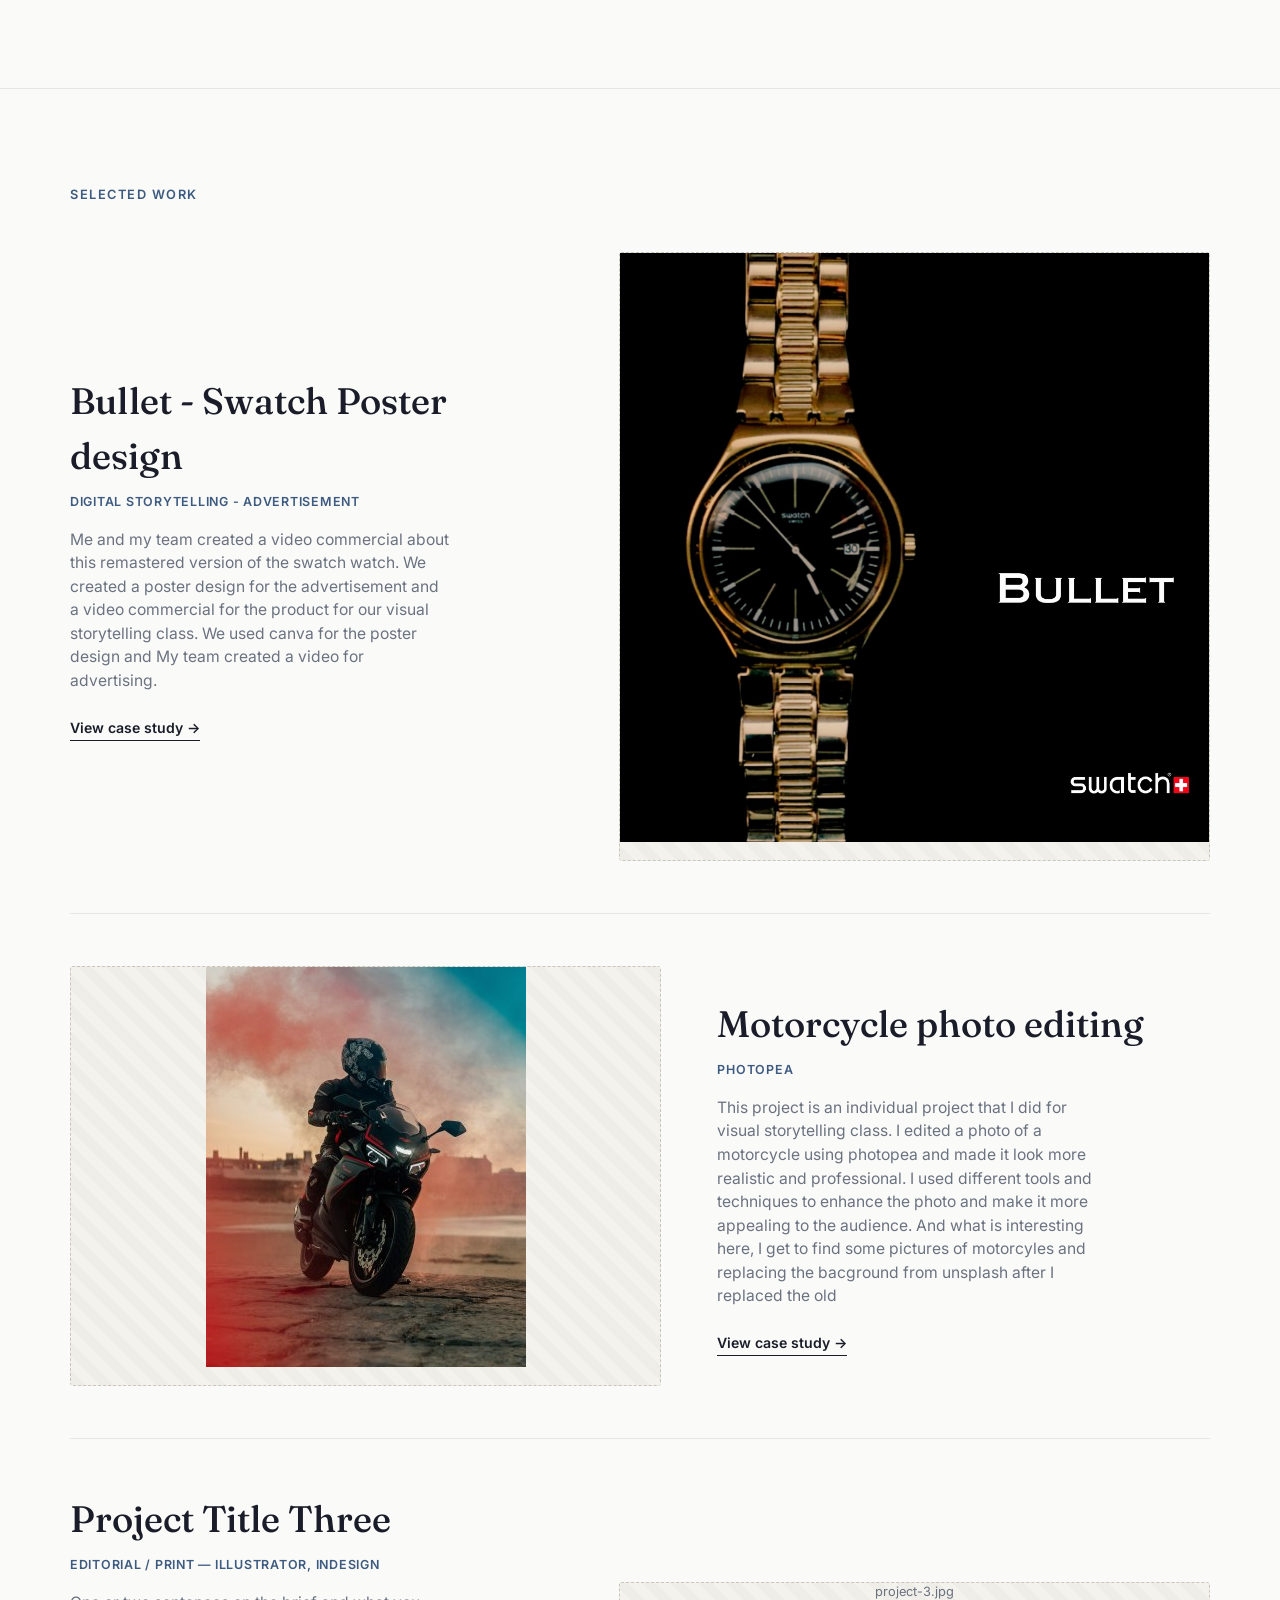
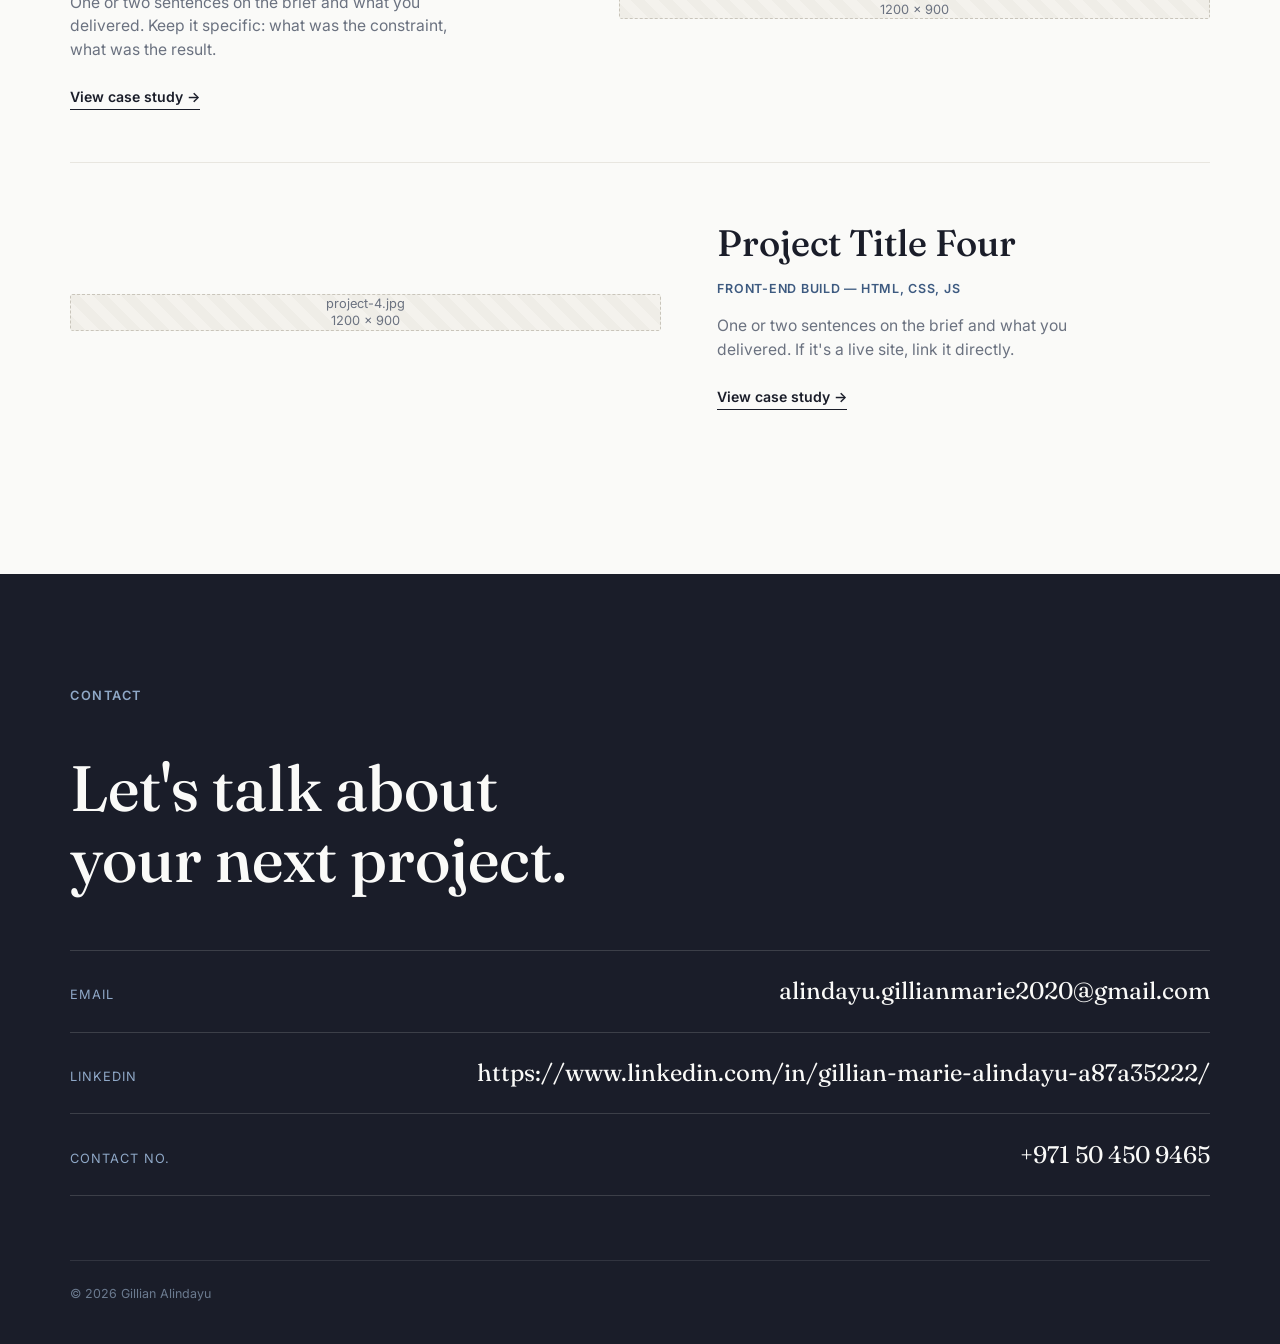
==== commit afb13c38: "fixing some few things before saving" ====
--- a/index.html
+++ b/index.html
@@ -72,16 +72,20 @@
         <p class="about-lead">
           I love to design and create things that inspire myself and others that focuses more on digital illustration and as well 
         <p>
-          Add a second paragraph if useful: a bit about your process, the tools you reach for,
-          or what you're currently learning. Keep it conversational, not a list of buzzwords.
+           I get inspiration from the things that I see in my daily life and eager to learn something with my computer as well as traditional drawing. I am currently seeking a graphic design internship to gain more experience and learn more about the field of graphic design.
+           Since I couldn't find a specific field of job although my inspiations wanted me to be creative and design projects that can inspire others and myself. 5 years ago, it started from the computer that made me discover the world of digital art and design. For starters, I used Canva and PicsArt to create something that i can be 
+           proud of and share it to make myself feel more inspired for my passion. 
         </p>
 
         <div class="about-skills">
-          <p class="about-skills-label">Tools</p>
+          <p class="about-skills-label">Skills</p>
           <ul class="skills-list">
             <li>Figma</li>
             <li>Illustrator</li>
             <li>Photoshop</li>
+            <li>Prototyping</li>
+            <li>Graphic and Web Designing</li>
+            <li>Canva</li>
             <li>HTML / CSS</li>
             <li>JavaScript</li>
             <li>Digital Storytelling</li>
@@ -124,18 +128,19 @@
     <!-- PROJECT 2 -->
     <article class="project project-reverse" data-project="2">
       <div class="project-text">
-        <h3 class="project-title">Project Title Two</h3>
-        <p class="project-role">UI/UX Prototype — Figma</p>
-        <p class="project-desc">
-          One or two sentences on the brief and what you delivered. Mention the
-          tools and your specific role if it was a group project.
+        <h3 class="project-title">Motorcycle photo editing </h3>
+        <p class="project-role">Photopea</p>
+        <p class="project-desc">
+          This project is an individual project that I did for visual storytelling class. I edited a photo of a motorcycle using photopea and made it look more realistic and professional. I used different tools and techniques to enhance the photo and make it more appealing to the audience.
+          And what is interesting here, I get to find some pictures of motorcyles and replacing the bacground from unsplash after I replaced the old
         </p>
         <a href="#" class="project-link">View case study →</a>
       </div>
       <div class="project-media">
         <!-- EDIT: replace with project-2.jpg, recommended 1200x900px -->
         <div class="placeholder-block project-image">
-          <span>project-2.jpg<br>1200 × 900</span>
+          <span>            <img src="motorPhotography.png" alt="Preview of Project One" class="project-img">  
+<br></span>
         </div>
       </div>
     </article>
@@ -205,7 +210,7 @@
     </div>
   </div>
   <footer class="footer">
-    <p>&copy; <span id="year"></span> Gillian Abraham. Built with care.</p>
+    <p>&copy; <span id="year"></span> Gillian Alindayu </p>
   </footer>
 </section>
 
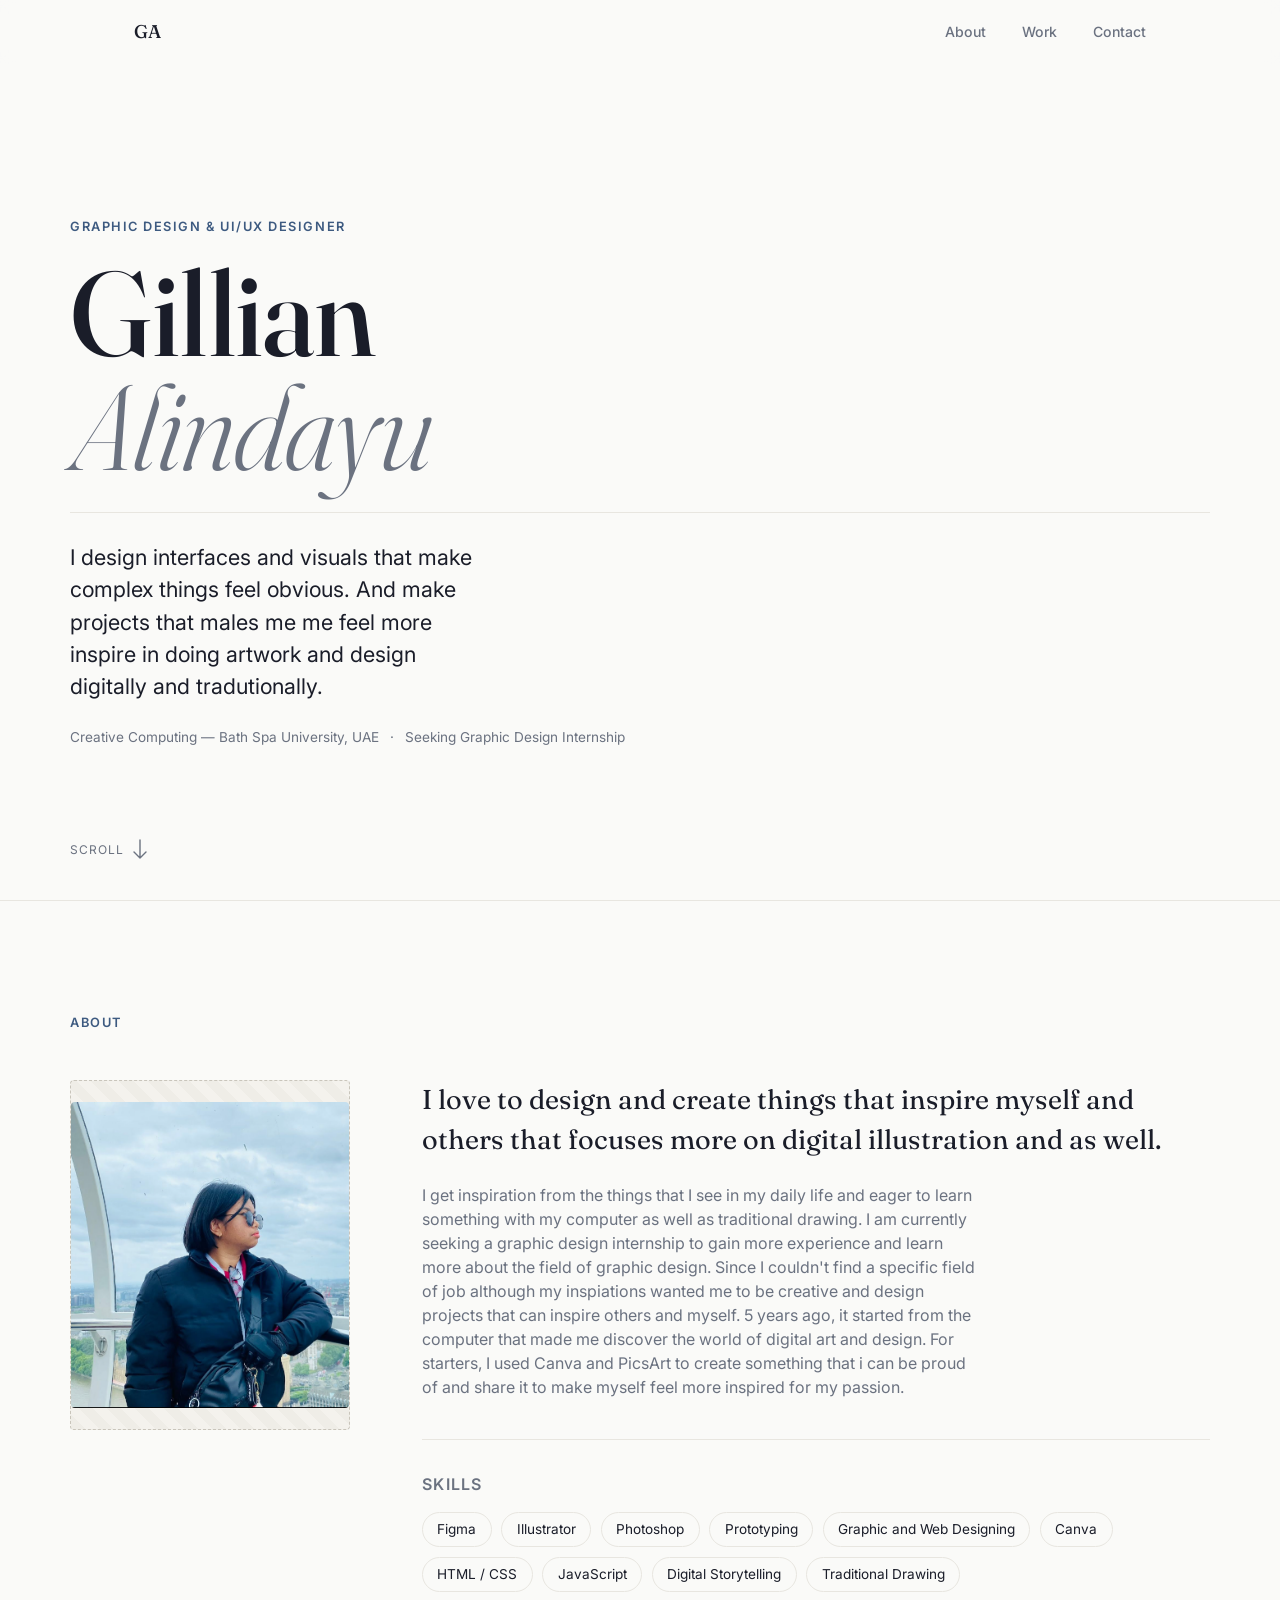
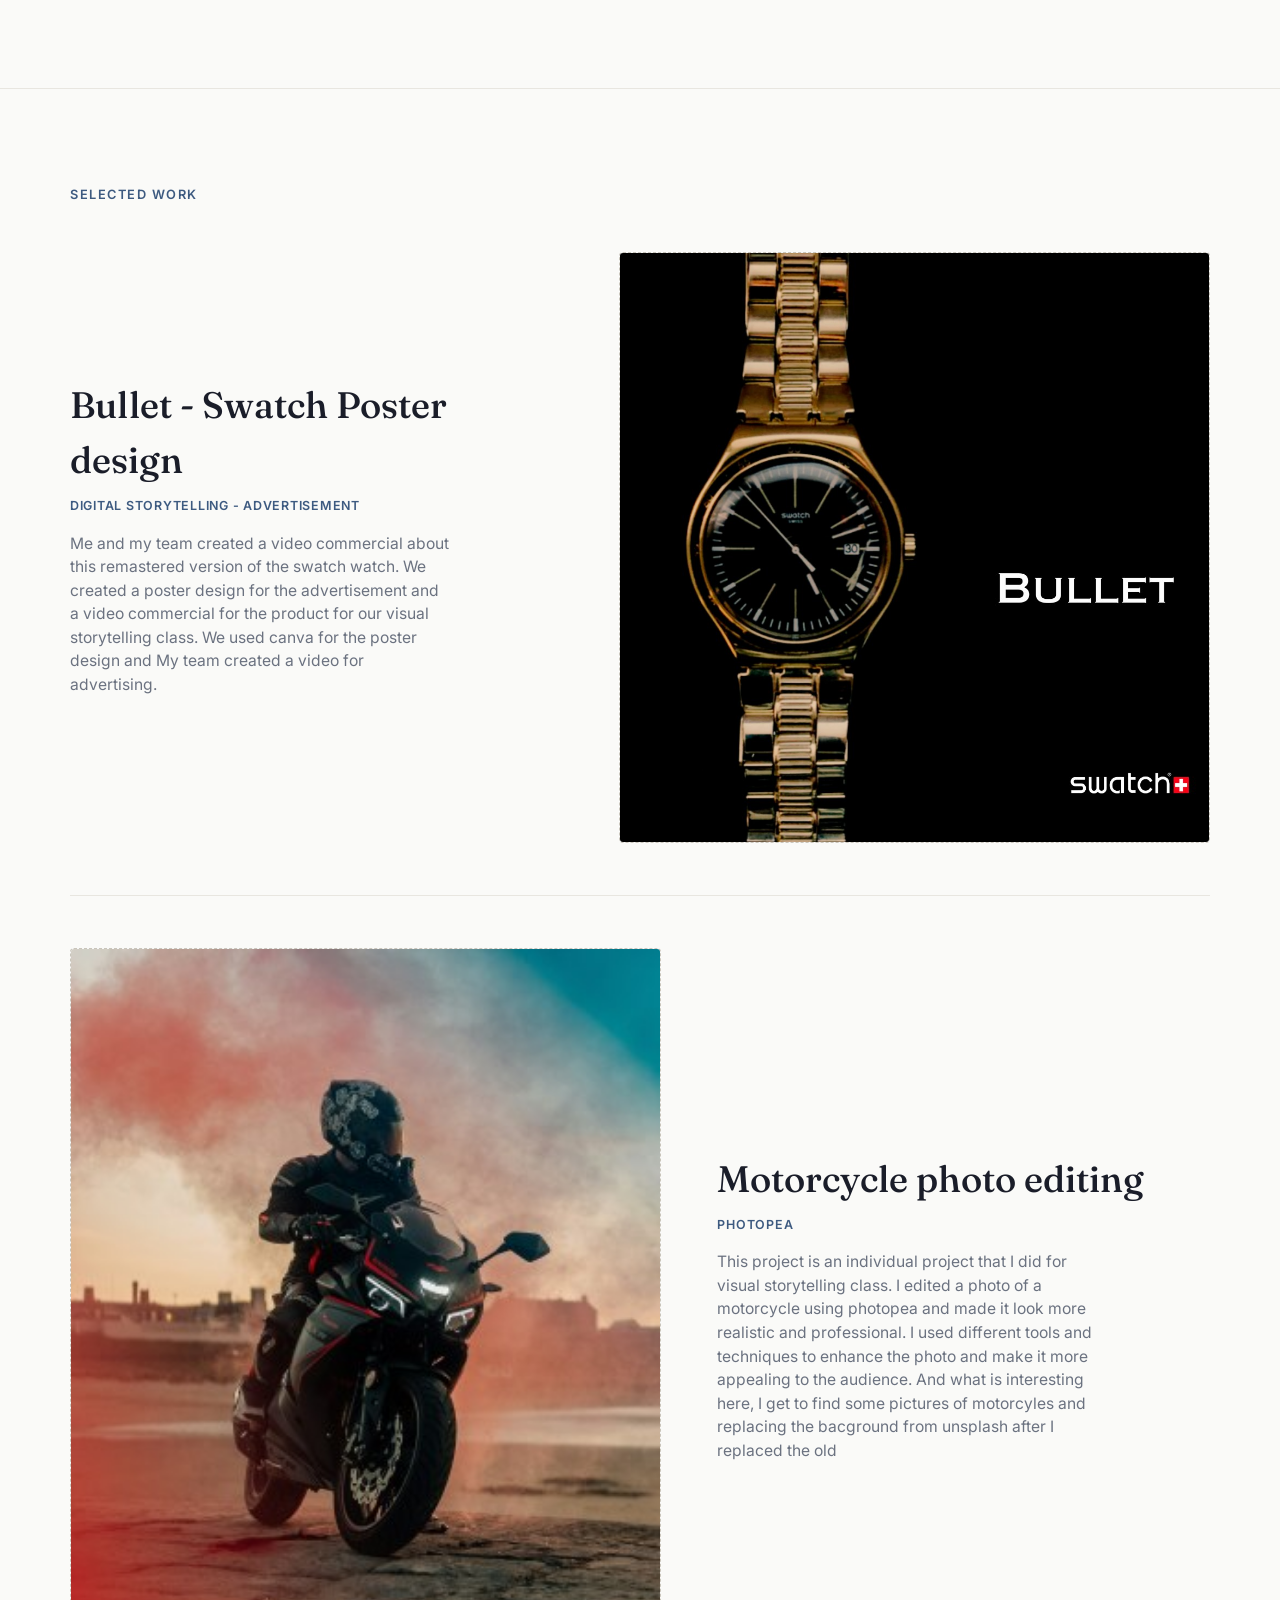
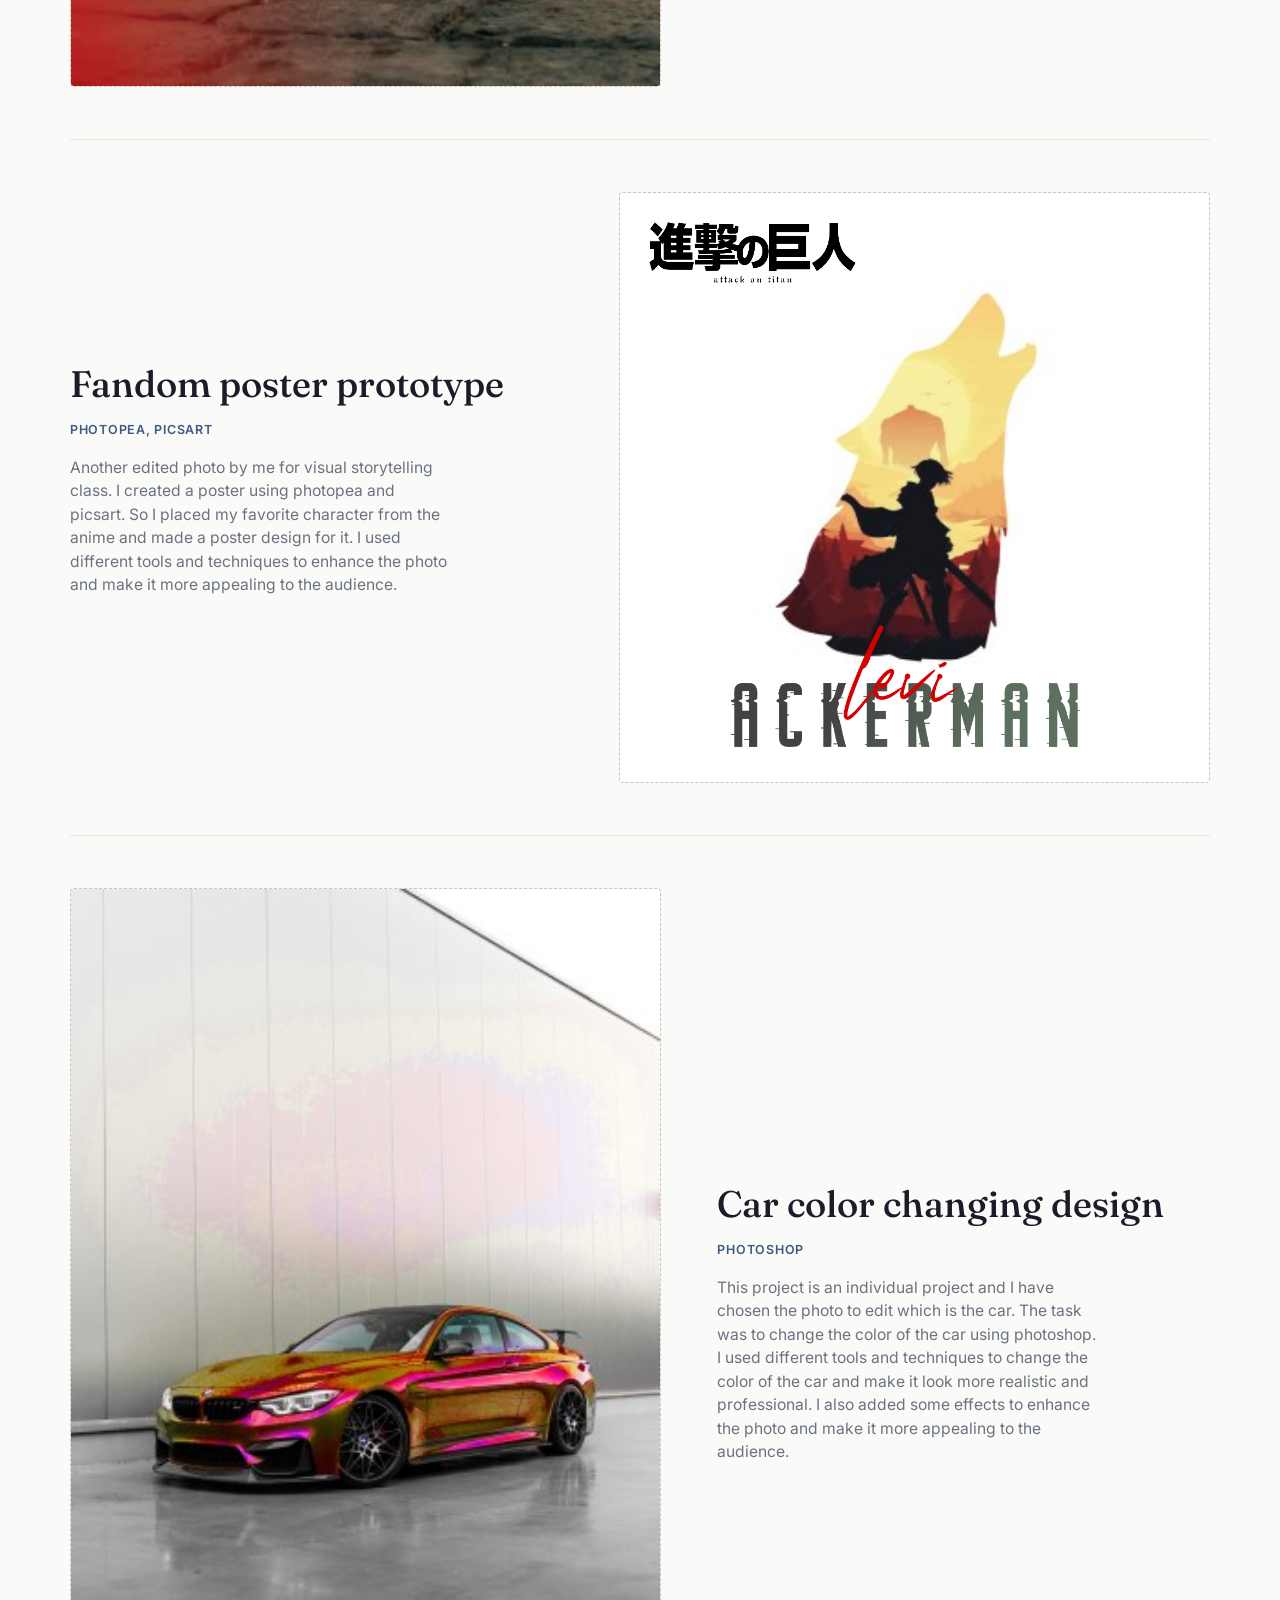
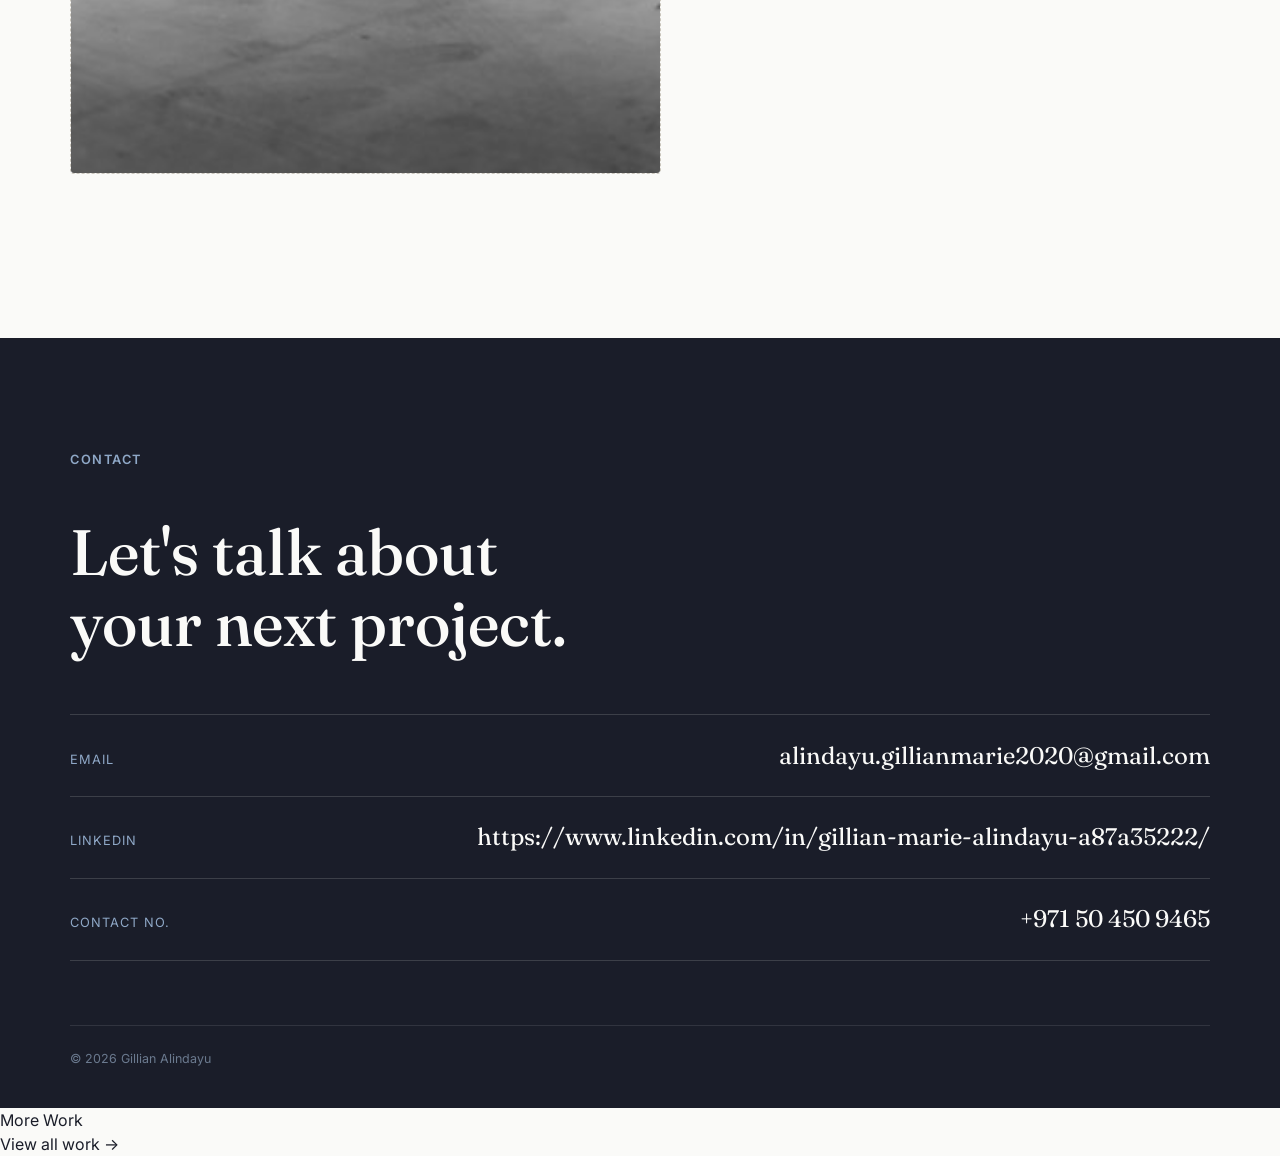
==== commit 366fd326: "did place some elements" ====
--- a/index.html
+++ b/index.html
@@ -70,7 +70,8 @@
       <div class="about-copy">
         <!-- EDIT: replace this paragraph with your own bio -->
         <p class="about-lead">
-          I love to design and create things that inspire myself and others that focuses more on digital illustration and as well 
+          I love to design and create things that inspire myself and others that focuses more on digital illustration and as well.
+        </p>
         <p>
            I get inspiration from the things that I see in my daily life and eager to learn something with my computer as well as traditional drawing. I am currently seeking a graphic design internship to gain more experience and learn more about the field of graphic design.
            Since I couldn't find a specific field of job although my inspiations wanted me to be creative and design projects that can inspire others and myself. 5 years ago, it started from the computer that made me discover the world of digital art and design. For starters, I used Canva and PicsArt to create something that i can be 
@@ -90,7 +91,6 @@
             <li>JavaScript</li>
             <li>Digital Storytelling</li>
             <li>Traditional Drawing</li>
-            <
             <!-- EDIT: add/remove tools to match your actual skill set -->
           </ul>
         </div>
@@ -113,14 +113,11 @@
          Me and my team created a video commercial about this remastered version of the swatch watch. We created a poster design for the advertisement and a video commercial for the product for our 
          visual storytelling class. We used canva for the poster design and My team created a video for advertising.
         </p>
-        <a href="#" class="project-link">View case study →</a>
       </div>
       <div class="project-media">
         <!-- EDIT: replace with project-1.jpg, recommended 1200x900px -->
         <div class="placeholder-block project-image">
-          <span>
-            <img src="swatchProject.png" alt="Preview of Project One" class="project-img">  
-            <br></span>
+          <img src="swatchProject.png" alt="Preview of Project One" class="project-img">
         </div>
       </div>
     </article>
@@ -134,13 +131,11 @@
           This project is an individual project that I did for visual storytelling class. I edited a photo of a motorcycle using photopea and made it look more realistic and professional. I used different tools and techniques to enhance the photo and make it more appealing to the audience.
           And what is interesting here, I get to find some pictures of motorcyles and replacing the bacground from unsplash after I replaced the old
         </p>
-        <a href="#" class="project-link">View case study →</a>
       </div>
       <div class="project-media">
         <!-- EDIT: replace with project-2.jpg, recommended 1200x900px -->
         <div class="placeholder-block project-image">
-          <span>            <img src="motorPhotography.png" alt="Preview of Project One" class="project-img">  
-<br></span>
+          <img src="motorPhotography.png" alt="Preview of Project One" class="project-img">
         </div>
       </div>
     </article>
@@ -148,18 +143,16 @@
     <!-- PROJECT 3 -->
     <article class="project" data-project="3">
       <div class="project-text">
-        <h3 class="project-title">Project Title Three</h3>
-        <p class="project-role">Editorial / Print — Illustrator, InDesign</p>
-        <p class="project-desc">
-          One or two sentences on the brief and what you delivered. Keep it
-          specific: what was the constraint, what was the result.
-        </p>
-        <a href="#" class="project-link">View case study →</a>
+        <h3 class="project-title">Fandom poster prototype </h3>
+        <p class="project-role">Photopea, PicsArt</p>
+        <p class="project-desc">
+         Another edited photo by me for visual storytelling class. I created a poster using photopea and picsart. So I placed my favorite character from the anime and made a poster design for it. I used different tools and techniques to enhance the photo and make it more appealing to the audience.
+        </p>
       </div>
       <div class="project-media">
         <!-- EDIT: replace with project-3.jpg, recommended 1200x900px -->
         <div class="placeholder-block project-image">
-          <span>project-3.jpg<br>1200 × 900</span>
+          <img src="poster album.jpg" alt="Preview of Project One" class="project-img">
         </div>
       </div>
     </article>
@@ -167,18 +160,17 @@
     <!-- PROJECT 4 -->
     <article class="project project-reverse" data-project="4">
       <div class="project-text">
-        <h3 class="project-title">Project Title Four</h3>
-        <p class="project-role">Front-End Build — HTML, CSS, JS</p>
-        <p class="project-desc">
-          One or two sentences on the brief and what you delivered. If it's a
-          live site, link it directly.
-        </p>
-        <a href="#" class="project-link">View case study →</a>
+        <h3 class="project-title">Car color changing design</h3>
+        <p class="project-role">Photoshop</p>
+        <p class="project-desc">
+          This project is an individual project and I have chosen the photo to edit which is the car. The task was to change the color of the car using photoshop. I used different tools and techniques to change the color of the car and make it look more realistic and professional. I also added some effects to enhance the photo and make it more appealing to the audience.
+          
+        </p>
       </div>
       <div class="project-media">
         <!-- EDIT: replace with project-4.jpg, recommended 1200x900px -->
         <div class="placeholder-block project-image">
-          <span>project-4.jpg<br>1200 × 900</span>
+          <img src="car2.png" alt="Preview of Project One" class="project-img">
         </div>
       </div>
     </article>
@@ -213,6 +205,12 @@
     <p>&copy; <span id="year"></span> Gillian Alindayu </p>
   </footer>
 </section>
+<section class="view-other-works">
+  <div class="view-other-works-inner">
+    <p class="view-other-works-label">More Work</p>
+    <a href="#" class="view-other-works-link">View all work →</a>
+  </div>  
+</section>
 
 <script src="script.js"></script>
 </body>
--- a/styles.css
+++ b/styles.css
@@ -264,13 +264,16 @@
   align-items: start;
 }
 .about-photo {
+  width: 100%;
+  max-width: 480px;
   aspect-ratio: 4 / 5;
-  width: 100%;
+  overflow: hidden;
+  border-radius: 4px;
 }
 
 .about-photo-img {
   width: 100%;
-  height: 100%;
+  height: auto;
   object-fit: contain;
   display: block;
   border-radius: 4px;
@@ -332,15 +335,6 @@
   padding: 3.25rem 0;
   border-top: 1px solid var(--color-line);
   opacity: 0;
-/* Constrain headshot display size for the About section */
-.about-photo-img {
-  width: 480px;
-  height: 600px;
-  object-fit: cover;
-  display: block;
-  border-radius: 4px;
-}
-
   transform: translateY(24px);
   transition: opacity 0.6s var(--ease), transform 0.6s var(--ease);
 }
@@ -385,16 +379,19 @@
 }
 
 .project-media {
-  overflow: hidden;
   border-radius: 3px;
 }
 .project-image {
   width: 100%;
+  overflow: hidden;
+  border-radius: 4px;
   transition: transform 0.6s var(--ease);
+  background: #F8F8F8;
 }
 .project-img {
   width: 100%;
   height: auto;
+  object-fit: contain;
   display: block;
 }
 .project:hover .project-image { transform: scale(1.025); }
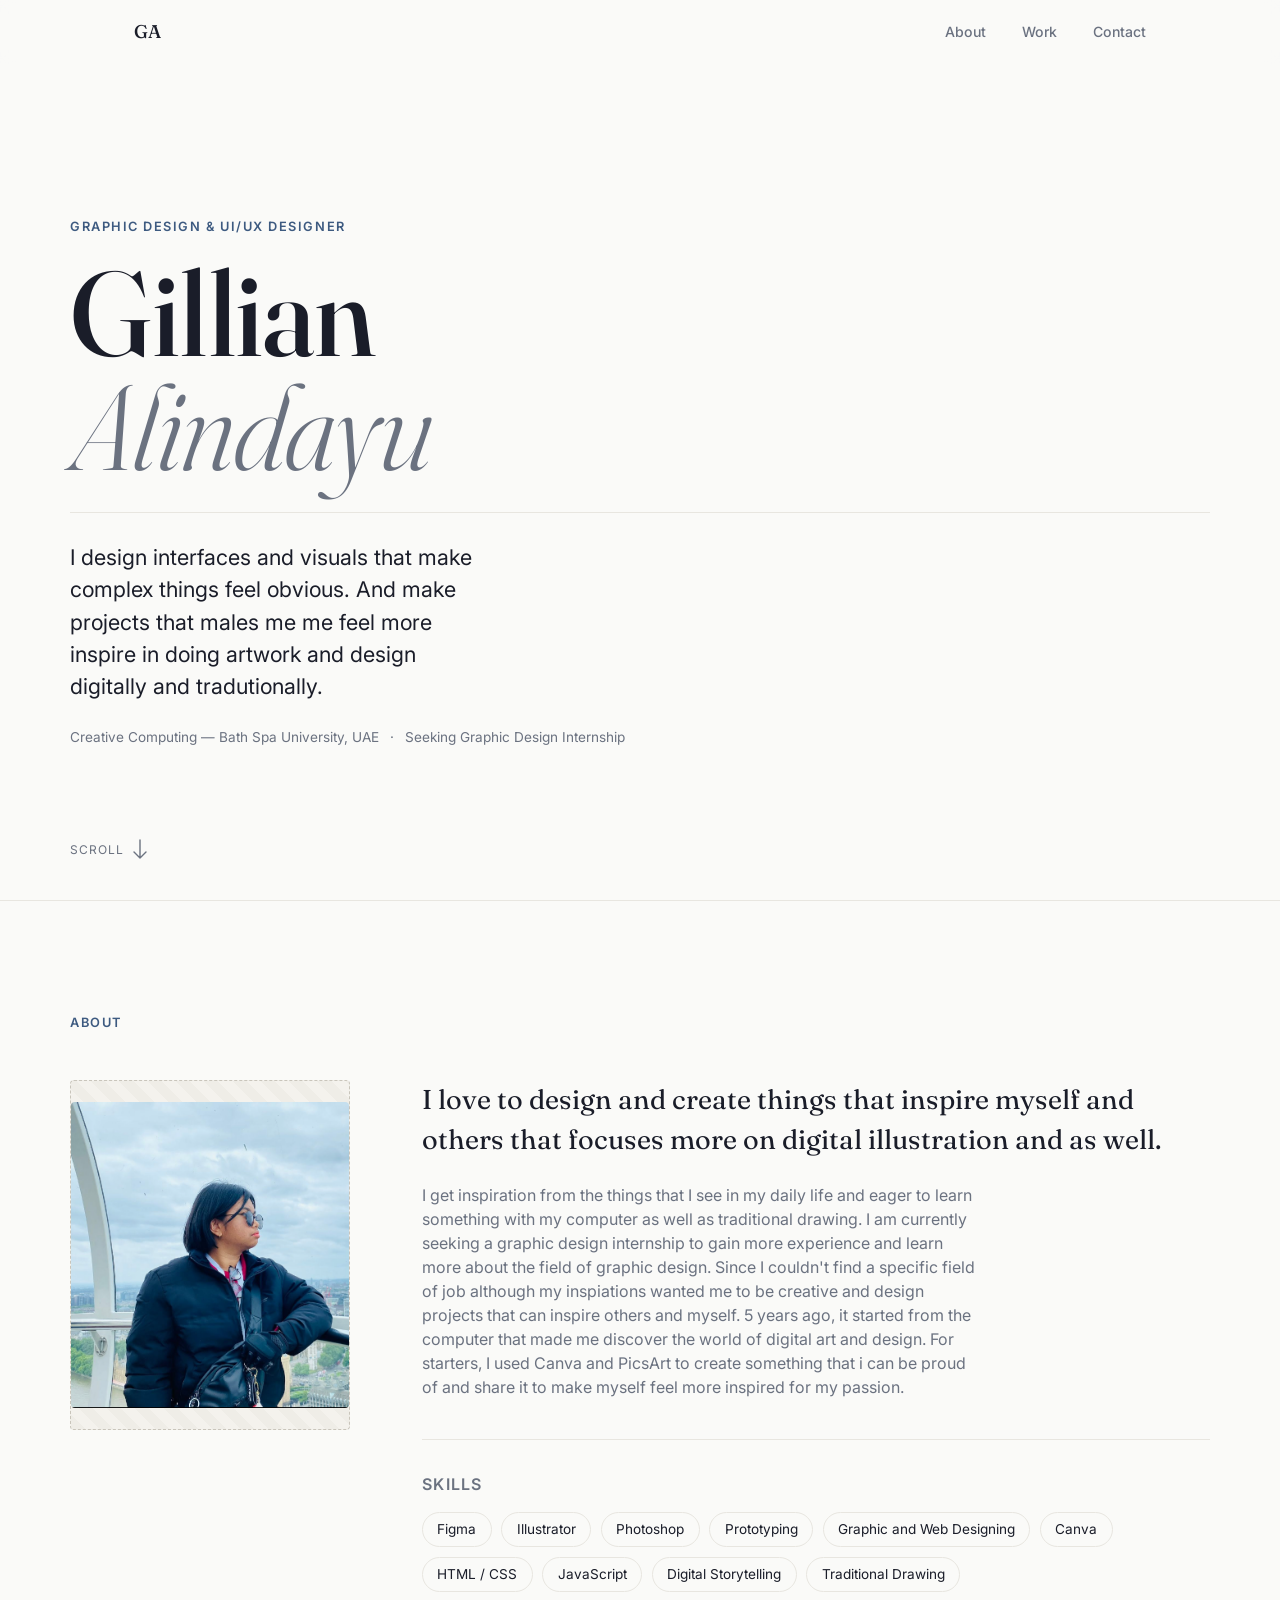
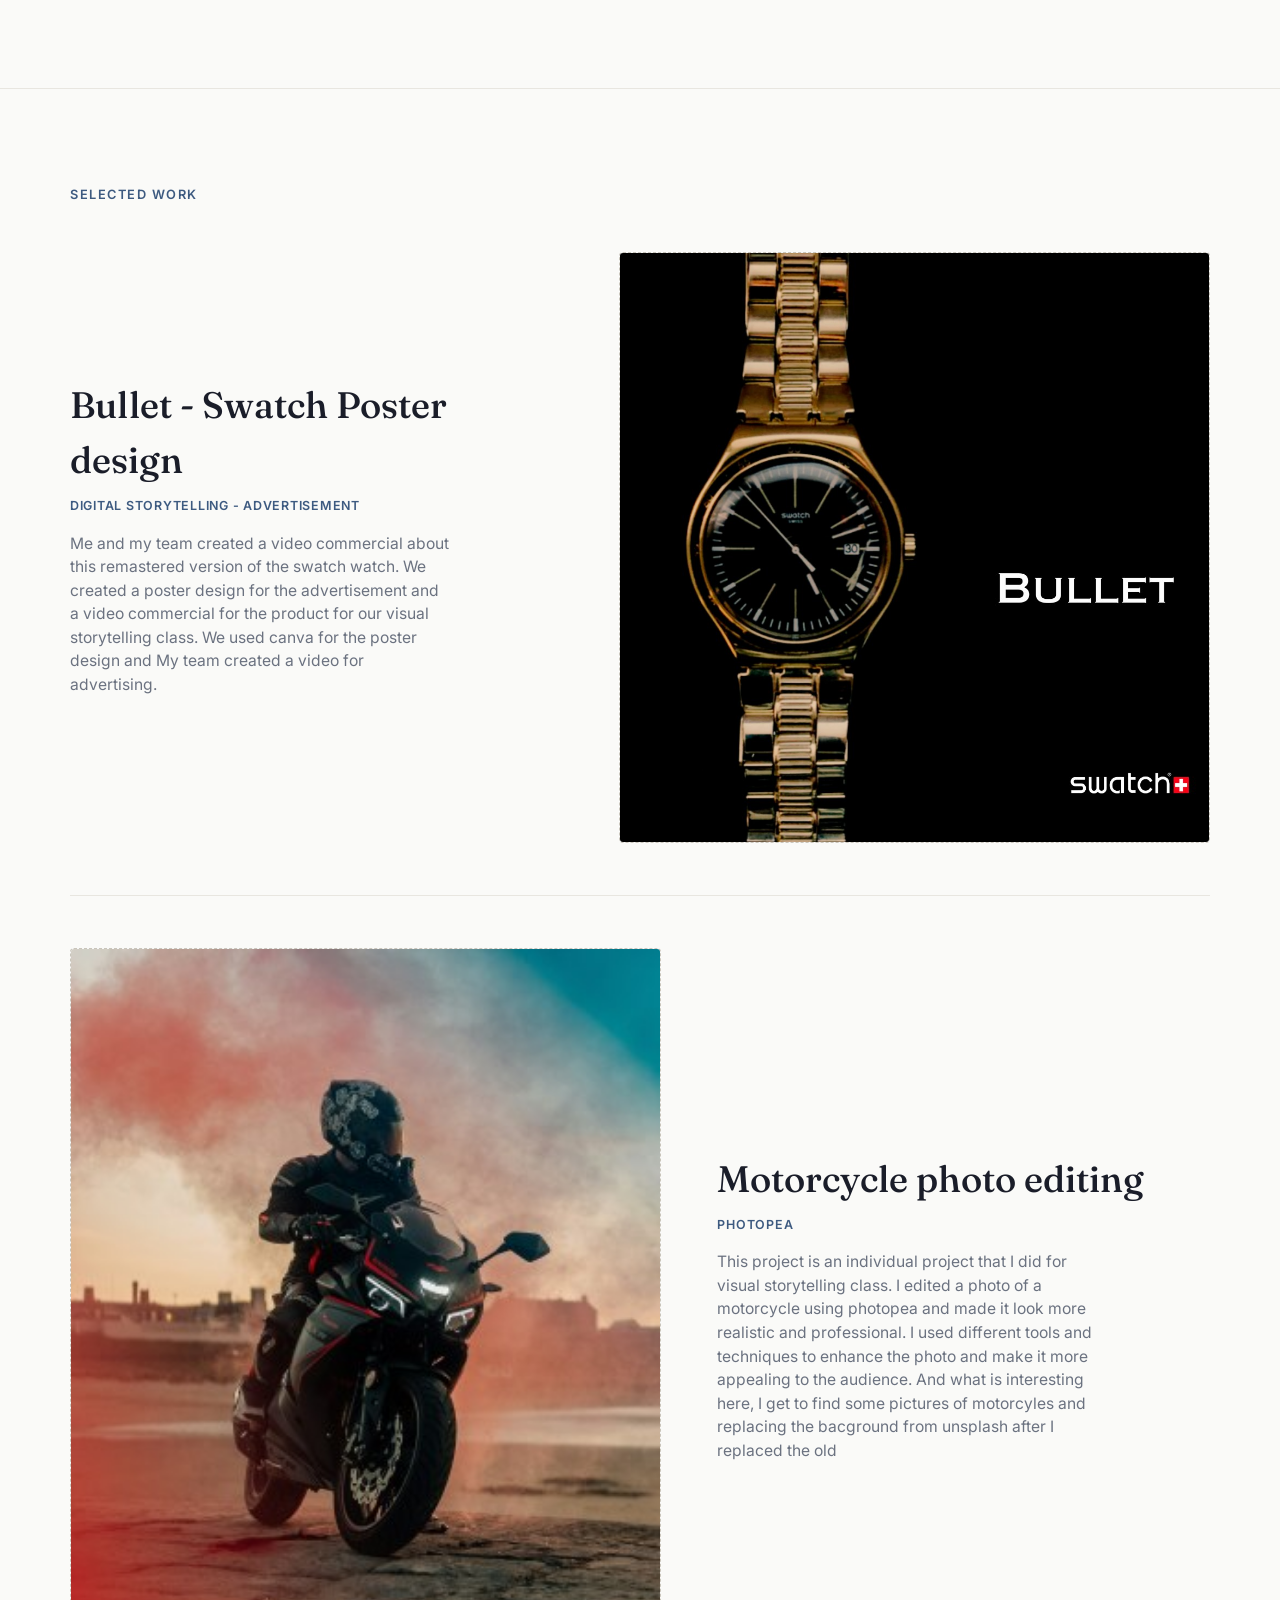
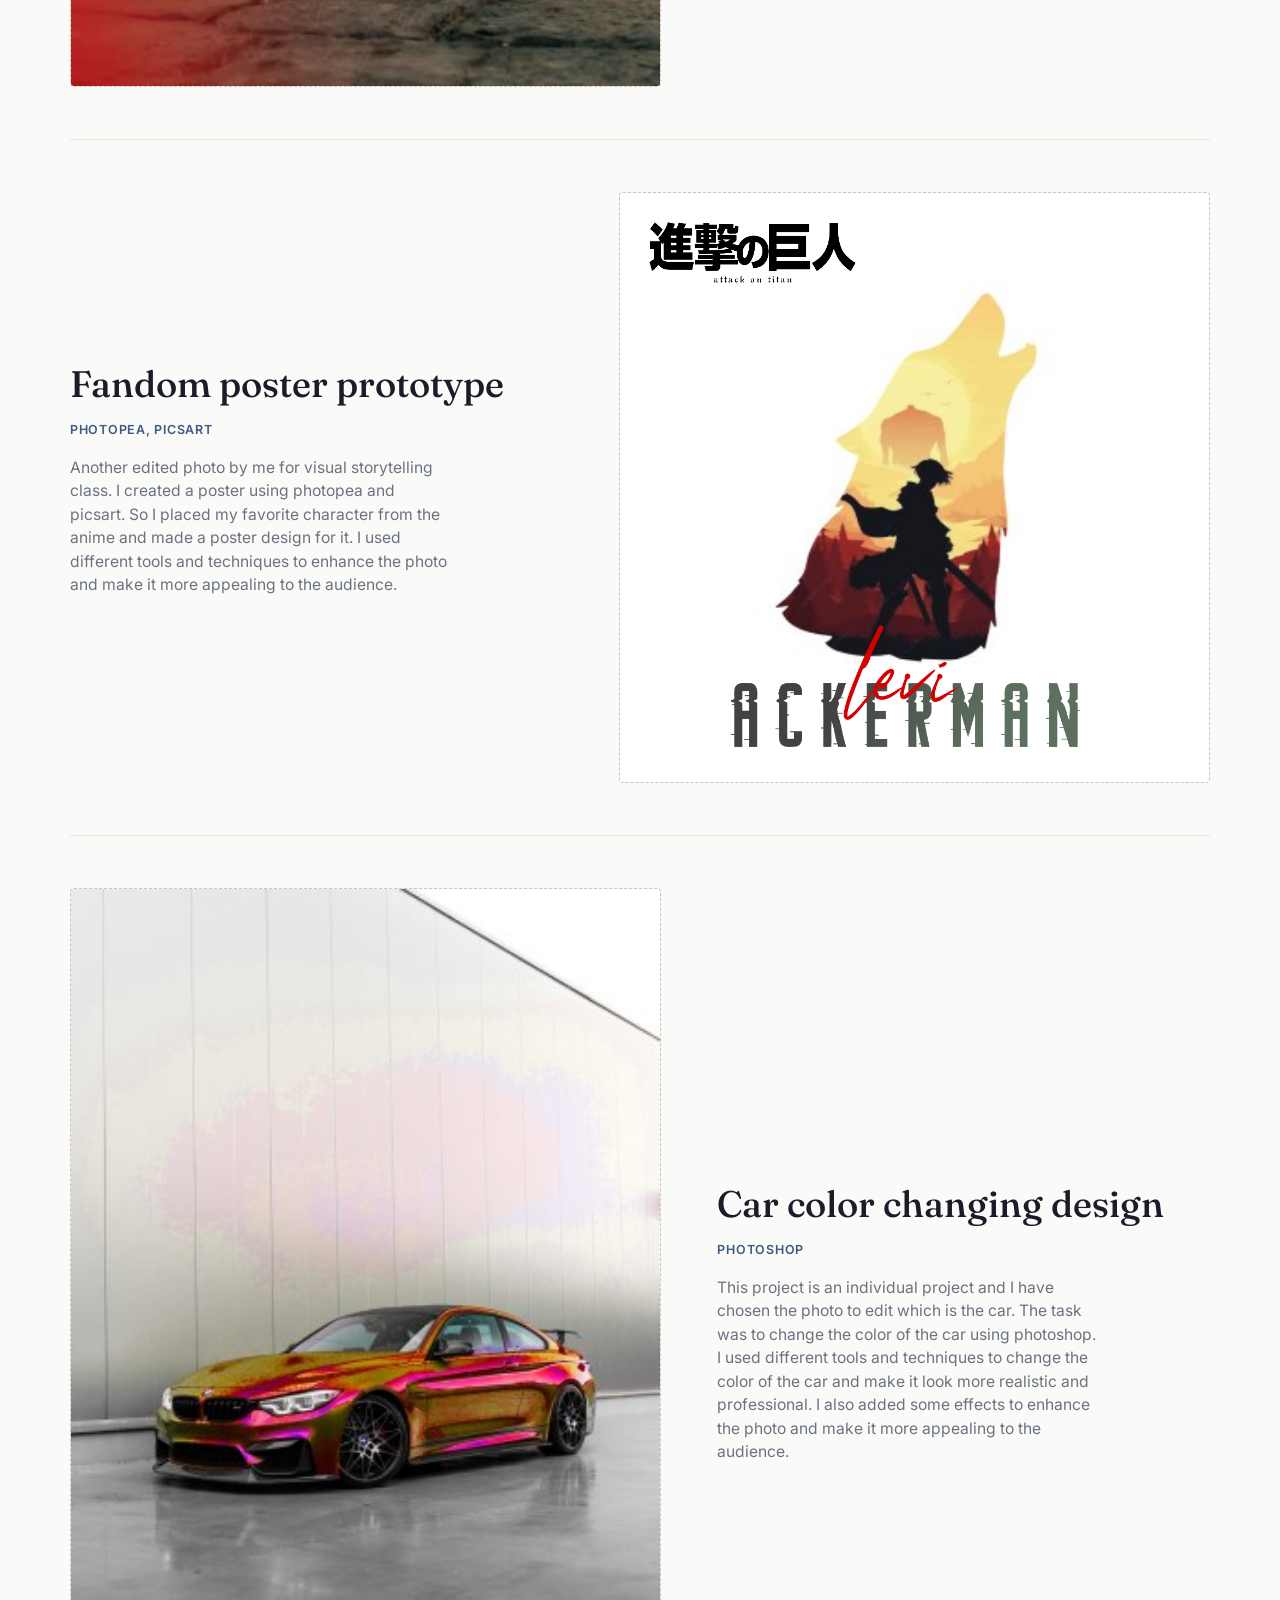
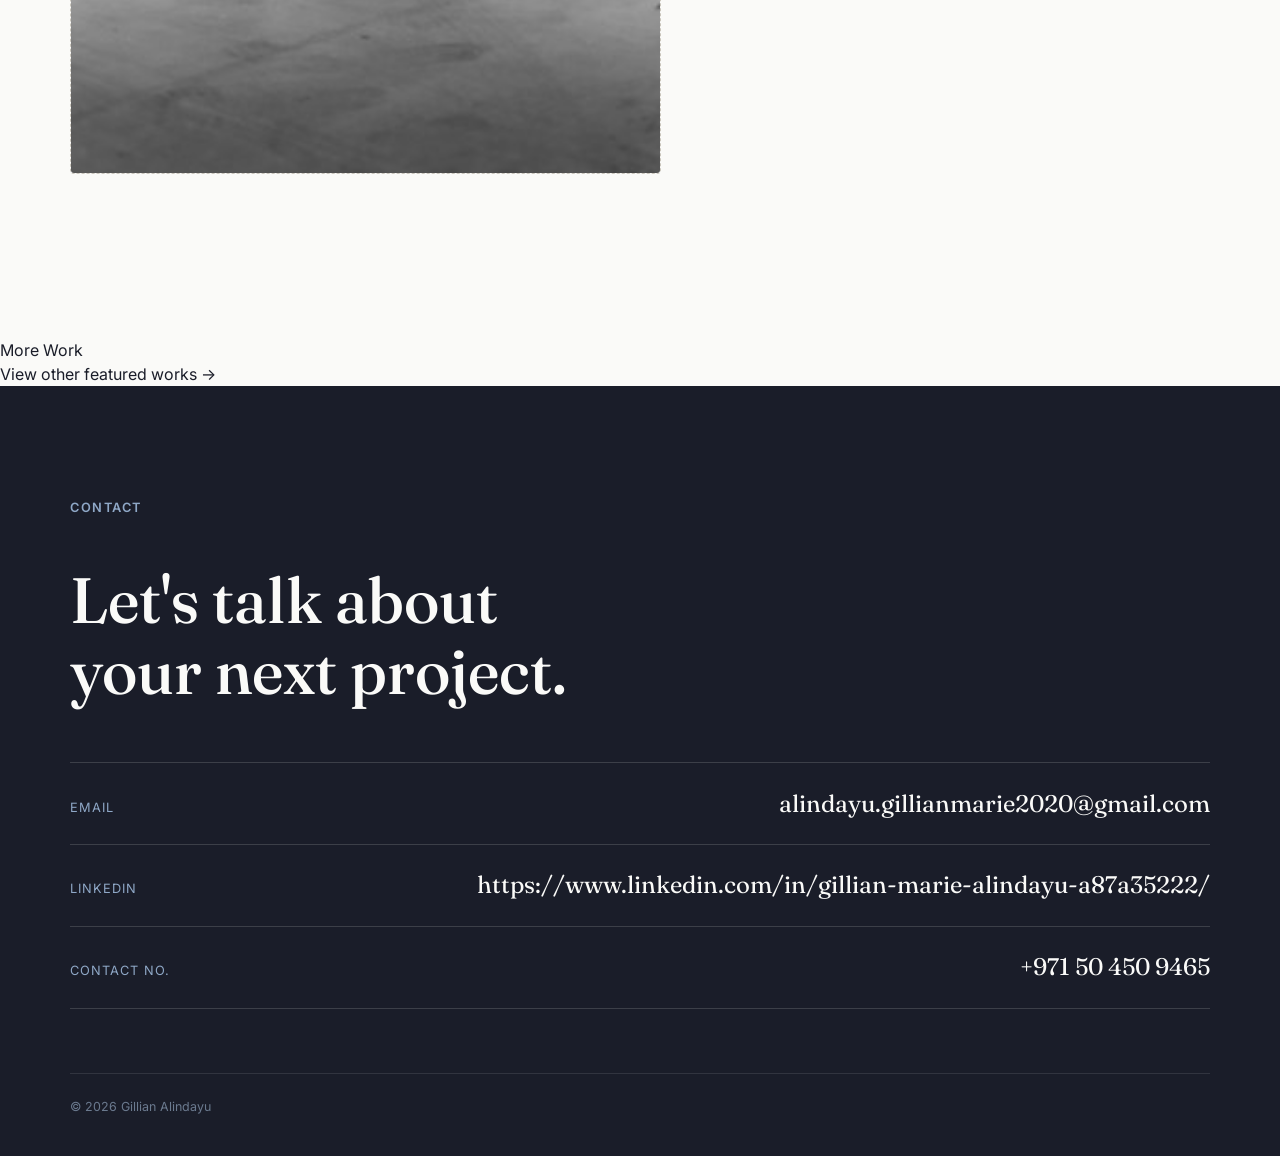
==== commit 02e4dd68: "modified and added elements" ====
--- a/index.html
+++ b/index.html
@@ -178,6 +178,16 @@
     <!-- Add project 5 / 6 by duplicating an .project article block above -->
 
   </div>
+
+
+</section>
+
+
+<section class="view-other-works">
+  <div class="view-other-works-inner">
+    <p class="view-other-works-label">More Work</p>
+    <a href="featured_edits.html" class="view-other-works-link">View other featured works →</a>
+  </div>  
 </section>
 
 <!-- ====================== CONTACT ====================== -->
@@ -205,12 +215,7 @@
     <p>&copy; <span id="year"></span> Gillian Alindayu </p>
   </footer>
 </section>
-<section class="view-other-works">
-  <div class="view-other-works-inner">
-    <p class="view-other-works-label">More Work</p>
-    <a href="#" class="view-other-works-link">View all work →</a>
-  </div>  
-</section>
+
 
 <script src="script.js"></script>
 </body>
--- a/styles.css
+++ b/styles.css
@@ -480,4 +480,157 @@
   .hero-meta { display: flex; flex-direction: column; gap: 0.3rem; align-items: flex-start; }
   .hero-meta-dot { display: none; }
   .scroll-cue { display: none; }
-}+}
+
+/* ===========================================================
+   FEATURED GALLERY
+   =========================================================== */
+.gallery-header {
+  padding: 7rem var(--gutter) 0;
+  max-width: var(--container);
+  margin: 0 auto;
+  text-align: center;
+}
+.gallery-header .eyebrow {
+  color: var(--color-accent);
+  letter-spacing: 0.18em;
+  text-transform: uppercase;
+  font-size: 0.8rem;
+  margin-bottom: 1rem;
+}
+.gallery-title {
+  font-family: var(--font-display);
+  font-size: clamp(2.8rem, 6vw, 4.5rem);
+  margin-bottom: 1rem;
+}
+.gallery-intro {
+  max-width: 44ch;
+  margin: 0 auto;
+  color: var(--color-muted);
+  font-size: 1rem;
+  line-height: 1.8;
+}
+.gallery-header a {
+  display: inline-block;
+  margin-top: 1rem;
+  color: var(--color-accent);
+  font-size: 0.95rem;
+  border-bottom: 1px solid transparent;
+}
+.gallery-header a:hover { border-color: var(--color-accent); }
+
+.rail-wrap {
+  position: relative;
+  width: 100%;
+  height: 2rem;
+  margin-top: 3rem;
+}
+.rail {
+  position: absolute;
+  top: 1rem;
+  left: var(--gutter);
+  right: var(--gutter);
+  height: 5px;
+  background: linear-gradient(90deg, var(--color-accent) 0%, rgba(61,90,128,0.25) 100%);
+  border-radius: 999px;
+}
+.wall {
+  display: grid;
+  grid-template-columns: repeat(3, minmax(0, 1fr));
+  gap: 3rem;
+  max-width: var(--container);
+  margin: 0 auto;
+  padding: 4rem var(--gutter) 6rem;
+}
+.frame {
+  position: relative;
+  padding-top: 1.5rem;
+  cursor: pointer;
+  transition: transform 0.3s var(--ease), filter 0.3s var(--ease);
+  transform: rotate(var(--tilt));
+}
+.frame:hover { transform: translateY(-4px) rotate(var(--tilt)); filter: drop-shadow(0 18px 35px rgba(26,29,41,0.08)); }
+.wire {
+  position: absolute;
+  top: 0;
+  left: 50%;
+  width: 2px;
+  background: radial-gradient(circle at top, #fff 0%, var(--color-muted) 75%);
+  transform: translateX(-50%);
+  border-radius: 999px;
+}
+.mat {
+  overflow: hidden;
+  border-radius: 24px;
+  background: #fff;
+  border: 1px solid var(--color-line);
+}
+.mat img {
+  width: 100%;
+  height: auto;
+  display: block;
+  aspect-ratio: 4 / 5;
+  object-fit: cover;
+}
+.plaque {
+  display: grid;
+  gap: 0.35rem;
+  padding: 1rem 0.85rem 0;
+}
+.plaque-title {
+  display: block;
+  font-family: var(--font-display);
+  font-size: 1rem;
+  font-weight: 500;
+}
+.plaque-meta {
+  color: var(--color-muted);
+  font-size: 0.85rem;
+}
+.lightbox {
+  position: fixed;
+  inset: 0;
+  display: grid;
+  place-items: center;
+  padding: 2rem;
+  background: rgba(10, 14, 24, 0.8);
+  opacity: 0;
+  pointer-events: none;
+  transition: opacity 0.25s ease;
+  z-index: 200;
+}
+.lightbox[aria-hidden="false"] {
+  opacity: 1;
+  pointer-events: auto;
+}
+.lightbox-figure {
+  max-width: min(1000px, 100%);
+  width: 100%;
+  margin: 0;
+}
+.lightbox-figure img {
+  width: 100%;
+  height: auto;
+  border-radius: 18px;
+}
+.lightbox-close {
+  position: absolute;
+  top: 1.5rem;
+  right: 1.5rem;
+  width: 3rem;
+  height: 3rem;
+  border: none;
+  background: rgba(250,250,248,0.12);
+  color: var(--color-bg);
+  font-size: 1.8rem;
+  cursor: pointer;
+  border-radius: 999px;
+}
+.lightbox figcaption {
+  margin-top: 1rem;
+  color: #F2F4F8;
+  font-size: 0.98rem;
+  text-align: center;
+}
+@media (max-width: 1080px) { .wall { grid-template-columns: repeat(2, minmax(0, 1fr)); } }
+@media (max-width: 720px) { .wall { grid-template-columns: 1fr; } .gallery-header { padding-top: 4.5rem; } }
